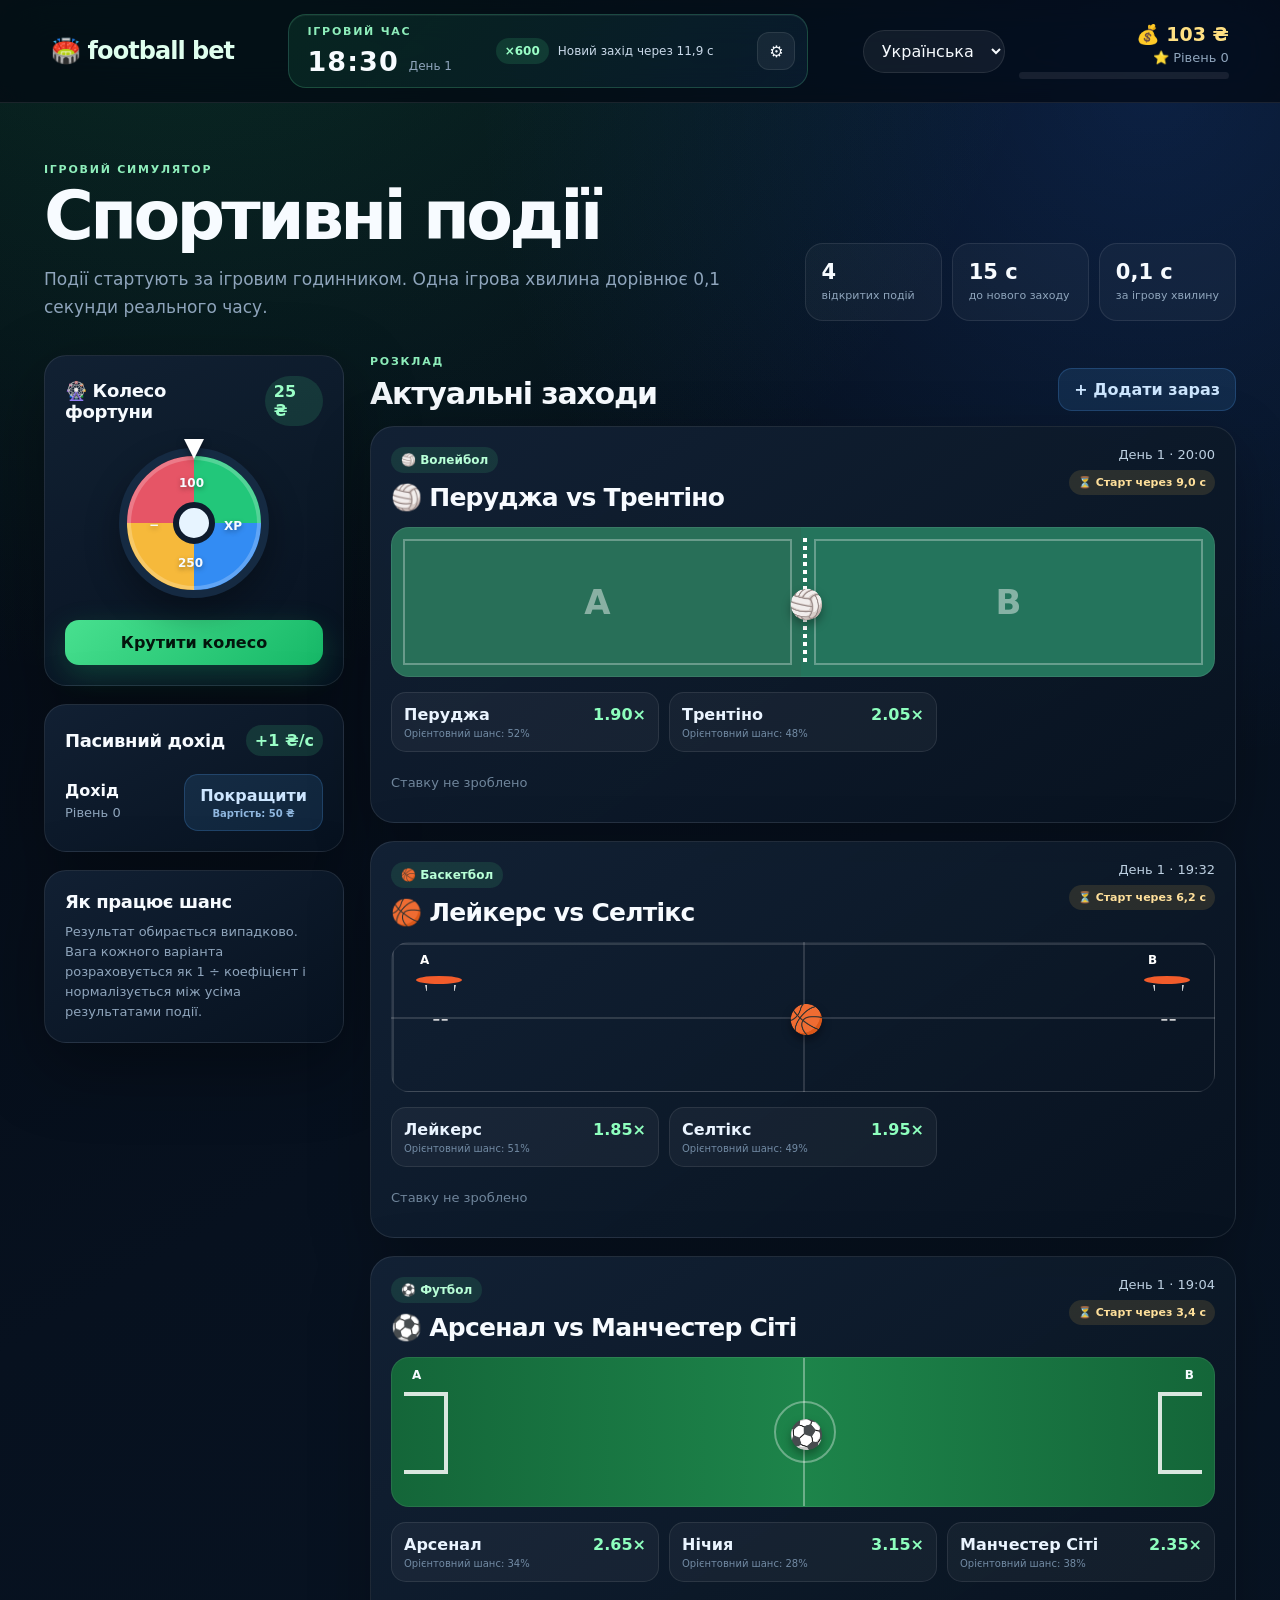
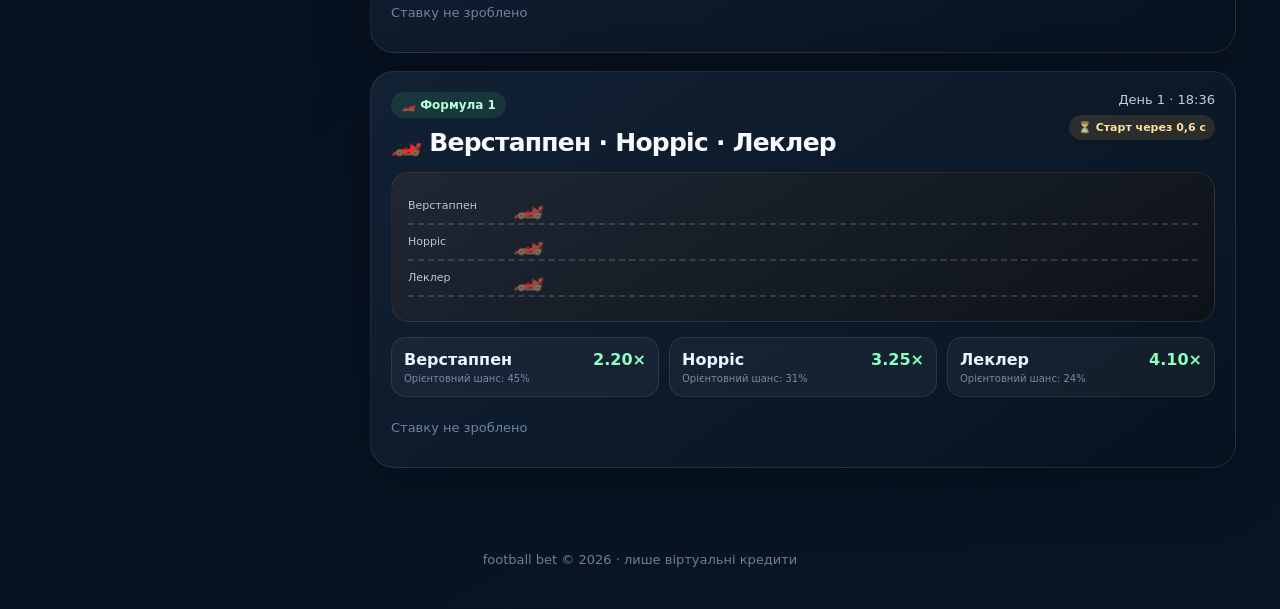
==== index.html @ 7ea91b9e "last" ====
<!DOCTYPE html>
<html lang="uk">
<head>
    <meta charset="UTF-8">
    <meta name="viewport" content="width=device-width, initial-scale=1.0">
    <meta name="theme-color" content="#07111f">
    <title id="pageTitle">football bet</title>
    <link rel="stylesheet" href="main.css">
</head>
<body>
<header class="site-header">
    <a class="logo" href="#" aria-label="football bet">🏟️ football bet</a>

    <div class="game-clock-panel" aria-live="polite">
        <div>
            <span class="eyebrow" data-i18n="gameTime">Ігровий час</span>
            <strong id="gameClock">18:00</strong>
            <span id="gameDay">День 1</span>
        </div>
        <div class="clock-meta">
            <span class="speed-chip">×600</span>
            <span id="nextEventCountdown">Новий захід через 15,0 с</span>
        </div>
        <button id="setClockBtn" class="icon-btn" type="button" title="Змінити ігровий час">⚙️</button>
    </div>

    <div class="header-controls">
        <select id="langSwitcher" class="lang-switcher" aria-label="Мова">
            <option value="uk">Українська</option>
            <option value="en">English</option>
        </select>

        <div class="player">
            <div class="money" id="money">💰 100 ₴</div>
            <div class="level" id="level">⭐ Рівень 0</div>
            <div class="progress" aria-label="Прогрес рівня"><span id="xpBar"></span></div>
        </div>
    </div>
</header>

<main class="container">
    <section class="hero">
        <div>
            <span class="eyebrow" data-i18n="simulatorLabel">Ігровий симулятор</span>
            <h1 data-i18n="heading">Спортивні події</h1>
            <p data-i18n="heroText">Події стартують за ігровим годинником. Одна ігрова хвилина дорівнює 0,1 секунди реального часу.</p>
        </div>
        <div class="hero-stats">
            <div><strong id="openEventsCount">0</strong><span data-i18n="openEvents">відкритих подій</span></div>
            <div><strong>15 с</strong><span data-i18n="spawnRate">до нового заходу</span></div>
            <div><strong>0,1 с</strong><span data-i18n="minuteRate">за ігрову хвилину</span></div>
        </div>
    </section>

    <section class="dashboard-grid">
        <aside class="side-panel">
            <div class="panel wheel-panel">
                <div class="panel-title-row">
                    <h2 data-i18n="wheelTitle">🎡 Колесо фортуни</h2>
                    <span class="cost-chip">25 ₴</span>
                </div>
                <div class="mini-wheel" id="miniWheel" aria-hidden="true">
                    <span>100</span><span>XP</span><span>250</span><span>−</span>
                </div>
                <button id="spinWheel" class="primary-btn" type="button" data-i18n="spin">Крутити колесо</button>
            </div>

            <div id="upgradePanel" class="panel upgrade-panel"></div>

            <div class="panel fairness-panel">
                <h2 data-i18n="probabilityTitle">Як працює шанс</h2>
                <p data-i18n="probabilityText">Результат обирається випадково. Вага кожного варіанта розраховується як 1 ÷ коефіцієнт і нормалізується між усіма результатами події.</p>
            </div>
        </aside>

        <section class="events-column">
            <div class="section-head">
                <div>
                    <span class="eyebrow" data-i18n="schedule">Розклад</span>
                    <h2 data-i18n="eventsTitle">Актуальні заходи</h2>
                </div>
                <button id="addDemoEventBtn" class="secondary-btn" type="button" data-i18n="addEvent">+ Додати зараз</button>
            </div>
            <div id="eventsList" aria-live="polite"></div>
        </section>
    </section>
</main>

<footer>football bet © 2026 · <span data-i18n="virtualCredits">лише віртуальні кредити</span></footer>

<div id="betModal" class="modal" aria-hidden="true">
    <div class="modal-backdrop" data-close-modal></div>
    <div class="modal-card" role="dialog" aria-modal="true" aria-labelledby="betModalTitle">
        <button class="modal-close" type="button" data-close-modal aria-label="Закрити">×</button>
        <span class="eyebrow" data-i18n="placeBet">Зробити ставку</span>
        <h2 id="betModalTitle">—</h2>
        <p id="betModalPick" class="modal-pick">—</p>
        <label for="betAmount" data-i18n="betAmount">Сума ставки</label>
        <div class="amount-field"><span>₴</span><input id="betAmount" type="number" min="1" step="1" inputmode="decimal" value="10"></div>
        <div class="quick-amounts">
            <button type="button" data-amount="10">10</button>
            <button type="button" data-amount="25">25</button>
            <button type="button" data-amount="50">50</button>
            <button type="button" data-amount="max" data-i18n="allIn">Усе</button>
        </div>
        <div class="potential-row"><span data-i18n="potentialPayout">Можлива виплата</span><strong id="potentialPayout">0 ₴</strong></div>
        <button id="confirmBetBtn" class="primary-btn" type="button" data-i18n="confirmBet">Підтвердити</button>
    </div>
</div>

<div id="clockModal" class="modal" aria-hidden="true">
    <div class="modal-backdrop" data-close-clock></div>
    <div class="modal-card small" role="dialog" aria-modal="true" aria-labelledby="clockModalTitle">
        <button class="modal-close" type="button" data-close-clock aria-label="Закрити">×</button>
        <span class="eyebrow" data-i18n="clockSettings">Налаштування годинника</span>
        <h2 id="clockModalTitle" data-i18n="setGameTime">Встановити ігровий час</h2>
        <label for="clockInput" data-i18n="timeFormat">Час у форматі ГГ:ХХ</label>
        <input id="clockInput" class="time-input" type="time" value="18:00">
        <button id="confirmClockBtn" class="primary-btn" type="button" data-i18n="saveTime">Зберегти час</button>
    </div>
</div>

<div id="toast" class="toast" role="status" aria-live="polite"></div>
<script src="script.js"></script>
</body>
</html>
---- main.css ----
.overlay {
    position: fixed;
    top: 0;
    left: 0;
    width: 100%;
    height: 100%;
    background-color: rgba(0, 0, 0, 0.85);
    display: flex;
    justify-content: center;
    align-items: center;
    z-index: 9999;
}

.consent-box {
    background-color: #fff;
    padding: 30px;
    border-radius: 10px;
    max-width: 400px;
    text-align: center;
    font-family: Arial, sans-serif;
    box-shadow: 0 4px 15px rgba(0,0,0,0.3);
}

.consent-box h2 {
    margin-top: 0;
    color: #333;
}

.consent-box p {
    color: #666;
    line-height: 1.5;
}

#accept-btn {
    background-color: #28a745;
    color: white;
    border: none;
    padding: 12px 30px;
    font-size: 16px;
    border-radius: 5px;
    cursor: pointer;
    transition: 0.2s;
    margin-top: 15px;
}

#accept-btn:hover {
    background-color: #218838;
}


:root{
    color-scheme:dark;
    --bg:#050b14;
    --panel:rgba(13,24,40,.82);
    --panel-strong:#0f1d30;
    --line:rgba(255,255,255,.09);
    --text:#f7fbff;
    --muted:#8fa5bc;
    --green:#48e08f;
    --green-strong:#17b968;
    --blue:#52a8ff;
    --yellow:#ffc857;
    --red:#ff6474;
    --radius:22px;
    --shadow:0 24px 70px rgba(0,0,0,.34);
}

*{box-sizing:border-box;margin:0;padding:0}
html{scroll-behavior:smooth}
body{
    min-height:100vh;
    overflow-x:hidden;
    background:
        radial-gradient(circle at 14% -10%,rgba(35,203,126,.20),transparent 34%),
        radial-gradient(circle at 90% 4%,rgba(40,119,255,.18),transparent 28%),
        linear-gradient(150deg,#040911 0%,#07111f 46%,#081525 100%);
    color:var(--text);
    font-family:Inter,ui-sans-serif,system-ui,-apple-system,"Segoe UI",sans-serif;
}
body::before{
    content:"";position:fixed;inset:0;pointer-events:none;opacity:.22;
    background-image:linear-gradient(rgba(255,255,255,.025) 1px,transparent 1px),linear-gradient(90deg,rgba(255,255,255,.025) 1px,transparent 1px);
    background-size:38px 38px;mask-image:linear-gradient(to bottom,black,transparent 82%);
}
button,input,select{font:inherit}
button{color:inherit}
button:focus-visible,input:focus-visible,select:focus-visible{outline:3px solid rgba(82,168,255,.45);outline-offset:2px}
body.modal-open{overflow:hidden}

.site-header{
    position:sticky;top:0;z-index:50;display:grid;grid-template-columns:auto minmax(320px,520px) auto;align-items:center;gap:24px;
    padding:14px clamp(18px,4vw,54px);background:rgba(4,10,19,.76);border-bottom:1px solid var(--line);backdrop-filter:blur(22px) saturate(140%);
}
.logo{font-size:24px;font-weight:900;color:#dfffee;text-decoration:none;letter-spacing:-.04em;white-space:nowrap}
.header-controls{display:flex;align-items:center;justify-content:flex-end;gap:14px}
.lang-switcher{border:1px solid var(--line);background:rgba(255,255,255,.06);border-radius:999px;padding:10px 14px;color:var(--text)}
.lang-switcher option{background:#0e1b2c}
.player{width:210px}
.money{font-size:19px;font-weight:900;color:#ffe083;text-align:right}
.level{font-size:13px;color:var(--muted);text-align:right;margin:4px 0 7px}
.progress{height:7px;border-radius:999px;overflow:hidden;background:rgba(255,255,255,.08)}
.progress span{display:block;height:100%;width:0;border-radius:inherit;background:linear-gradient(90deg,var(--green),#6cf4ff);transition:width .35s ease}

.game-clock-panel{display:grid;grid-template-columns:auto 1fr auto;align-items:center;gap:16px;padding:10px 12px 10px 18px;border:1px solid rgba(96,225,160,.22);border-radius:18px;background:linear-gradient(135deg,rgba(47,222,134,.10),rgba(82,168,255,.08));box-shadow:inset 0 1px rgba(255,255,255,.05)}
.game-clock-panel>div:first-child{display:grid;grid-template-columns:auto auto;column-gap:10px;align-items:end}
.game-clock-panel .eyebrow{grid-column:1/-1}
#gameClock{font-variant-numeric:tabular-nums;font-size:27px;letter-spacing:.04em}
#gameDay{font-size:12px;color:var(--muted);padding-bottom:4px}
.clock-meta{display:flex;align-items:center;justify-content:center;gap:9px;color:#c9d9e9;font-size:12px;text-align:center}
.speed-chip,.cost-chip,.income-chip{display:inline-flex;align-items:center;justify-content:center;border-radius:999px;padding:6px 9px;background:rgba(72,224,143,.14);color:#9affc7;font-weight:800}
.icon-btn{width:38px;height:38px;border-radius:12px;border:1px solid var(--line);background:rgba(255,255,255,.06);cursor:pointer;transition:.2s}
.icon-btn:hover{transform:rotate(24deg);background:rgba(255,255,255,.1)}

.container{width:min(1320px,100%);margin:auto;padding:34px clamp(16px,4vw,44px) 60px}
.hero{display:flex;align-items:flex-end;justify-content:space-between;gap:30px;padding:26px 0 34px}
.eyebrow{display:block;color:#8eeebb;text-transform:uppercase;letter-spacing:.16em;font-size:11px;font-weight:900;margin-bottom:8px}
.hero h1{font-size:clamp(38px,6vw,68px);letter-spacing:-.055em;line-height:.95;margin-bottom:16px}
.hero p{max-width:720px;color:var(--muted);font-size:17px;line-height:1.65}
.hero-stats{display:grid;grid-template-columns:repeat(3,minmax(105px,1fr));gap:10px;min-width:min(100%,430px)}
.hero-stats div{padding:16px;border:1px solid var(--line);border-radius:18px;background:rgba(255,255,255,.035)}
.hero-stats strong{display:block;font-size:21px;margin-bottom:5px}.hero-stats span{display:block;font-size:11px;color:var(--muted);line-height:1.3}

.dashboard-grid{display:grid;grid-template-columns:300px minmax(0,1fr);gap:26px;align-items:start}
.side-panel{position:sticky;top:106px;display:grid;gap:18px}
.panel{border:1px solid var(--line);border-radius:var(--radius);padding:20px;background:linear-gradient(150deg,rgba(19,34,54,.9),rgba(8,19,33,.9));box-shadow:var(--shadow)}
.panel h2{font-size:18px;letter-spacing:-.02em}.panel-title-row{display:flex;align-items:center;justify-content:space-between;gap:12px}
.primary-btn,.secondary-btn{border:0;border-radius:14px;cursor:pointer;font-weight:900;transition:transform .2s ease,filter .2s ease,background .2s ease}
.primary-btn{width:100%;padding:13px 18px;background:linear-gradient(135deg,var(--green),var(--green-strong));color:#03160d;box-shadow:0 10px 30px rgba(29,196,107,.24)}
.primary-btn:hover,.secondary-btn:hover{transform:translateY(-2px);filter:brightness(1.08)}
.primary-btn:disabled{opacity:.55;cursor:not-allowed;transform:none}
.secondary-btn{padding:11px 15px;background:rgba(82,168,255,.12);border:1px solid rgba(82,168,255,.22);color:#cde6ff}
.secondary-btn small{display:block;font-size:10px;color:#8fb7df;margin-top:3px;font-weight:600}

.mini-wheel{width:150px;height:150px;margin:22px auto;border-radius:50%;position:relative;border:8px solid #152a42;background:conic-gradient(#22c77a 0 25%,#338cf3 0 50%,#f6b93b 0 75%,#e65566 0);box-shadow:inset 0 0 0 4px rgba(255,255,255,.22),0 15px 35px rgba(0,0,0,.32);transition:transform 1.4s cubic-bezier(.15,.8,.15,1)}
.mini-wheel::before{content:"";position:absolute;left:50%;top:50%;width:30px;height:30px;border-radius:50%;background:#e7f4ff;border:6px solid #0e1b2d;transform:translate(-50%,-50%);z-index:2}
.mini-wheel::after{content:"";position:absolute;top:-17px;left:50%;transform:translateX(-50%);border-left:10px solid transparent;border-right:10px solid transparent;border-top:20px solid #fff;filter:drop-shadow(0 3px 4px rgba(0,0,0,.4))}
.mini-wheel span{position:absolute;font-size:12px;font-weight:900;text-shadow:0 2px 5px rgba(0,0,0,.35)}
.mini-wheel span:nth-child(1){top:20px;left:52px}.mini-wheel span:nth-child(2){right:19px;top:63px}.mini-wheel span:nth-child(3){bottom:20px;left:51px}.mini-wheel span:nth-child(4){left:22px;top:62px}
.mini-wheel.spinning{transform:rotate(1260deg)}
.upgrade-panel{display:grid;gap:18px}.upgrade-row{display:flex;align-items:center;justify-content:space-between;gap:12px}.upgrade-row>div{display:grid;gap:3px}.upgrade-row span,.fairness-panel p{color:var(--muted);font-size:13px;line-height:1.55}.fairness-panel h2{margin-bottom:10px}

.events-column{min-width:0}.section-head{display:flex;align-items:flex-end;justify-content:space-between;gap:20px;margin-bottom:15px}.section-head h2{font-size:30px;letter-spacing:-.04em}
#eventsList{display:grid;gap:18px}
.match-card{position:relative;overflow:hidden;padding:20px;border:1px solid var(--line);border-radius:24px;background:linear-gradient(145deg,rgba(19,34,54,.92),rgba(8,19,32,.96));box-shadow:0 18px 60px rgba(0,0,0,.26);transition:transform .25s ease,border-color .25s ease,opacity .35s ease}
.match-card:hover{transform:translateY(-3px);border-color:rgba(95,230,164,.25)}
.match-card::before{content:"";position:absolute;inset:0;pointer-events:none;background:linear-gradient(110deg,transparent 20%,rgba(255,255,255,.05),transparent 60%);transform:translateX(-100%);transition:transform .8s}.match-card:hover::before{transform:translateX(100%)}
.match-card.entering{animation:eventEnter .55s cubic-bezier(.2,.85,.25,1.15)}
.match-card.status-live{border-color:rgba(255,91,105,.38);box-shadow:0 0 0 1px rgba(255,91,105,.09),0 20px 70px rgba(0,0,0,.34)}
.match-card.status-settled{border-color:rgba(255,255,255,.06)}
.card-head{display:flex;justify-content:space-between;gap:18px;align-items:flex-start;margin-bottom:15px}.card-head h3{font-size:clamp(19px,3vw,25px);margin-top:10px;letter-spacing:-.03em}.sport-badge{display:inline-flex;padding:6px 10px;border-radius:999px;background:rgba(72,224,143,.12);color:#b8ffd7;font-size:12px;font-weight:800}
.event-time{text-align:right;display:grid;justify-items:end;gap:8px;color:#bdd0e1;font-size:13px;white-space:nowrap;font-variant-numeric:tabular-nums}
.status-pill{display:inline-flex;align-items:center;gap:7px;padding:6px 9px;border-radius:999px;font-size:11px;font-weight:900}.status-pill.open{background:rgba(255,200,87,.12);color:#ffe09b}.status-pill.live{background:rgba(255,100,116,.16);color:#ffb1ba}.status-pill.live i{width:7px;height:7px;border-radius:50%;background:#ff6474;box-shadow:0 0 0 0 rgba(255,100,116,.55);animation:pulseLive 1s infinite}.status-pill.settled{background:rgba(255,255,255,.07);color:#b8c7d6}

.visual-stage{height:150px;position:relative;overflow:hidden;border-radius:18px;margin-bottom:15px;border:1px solid rgba(255,255,255,.08);isolation:isolate}
.visual-stage::after{content:"";position:absolute;inset:0;pointer-events:none;background:linear-gradient(120deg,transparent,rgba(255,255,255,.07),transparent);transform:translateX(-100%)}.visual-stage.is-live::after{animation:sweep 1.4s ease-in-out 2}
.football{background:linear-gradient(90deg,#146639,#1d844a 50%,#146639)}.football .field-line{position:absolute;left:50%;top:0;bottom:0;border-left:2px solid rgba(255,255,255,.35)}.football .field-line::after{content:"";position:absolute;left:50%;top:50%;width:58px;height:58px;border:2px solid rgba(255,255,255,.35);border-radius:50%;transform:translate(-50%,-50%)}
.goal{position:absolute;top:34px;width:44px;height:82px;border:4px solid rgba(255,255,255,.84);z-index:1}.goal span{position:absolute;top:-28px;font-size:12px;font-weight:900}.goal-a{left:12px;border-left:0}.goal-a span{left:8px}.goal-b{right:12px;border-right:0}.goal-b span{right:8px}.sport-ball{position:absolute;left:calc(50% - 14px);top:calc(50% - 14px);font-size:28px;z-index:4;filter:drop-shadow(0 5px 5px rgba(0,0,0,.34))}.impact{position:absolute;width:18px;height:18px;border-radius:50%;opacity:0;background:#fff;box-shadow:0 0 30px 10px #fff}
.football.is-live.outcome-a .sport-ball{animation:footballA 2.25s cubic-bezier(.16,.77,.27,1) forwards}.football.is-live.outcome-b .sport-ball{animation:footballB 2.25s cubic-bezier(.16,.77,.27,1) forwards}.football.is-live.outcome-draw .sport-ball{animation:footballMiss 2.25s cubic-bezier(.16,.77,.27,1) forwards}
.football.is-live.outcome-a .goal-a,.football.is-live.outcome-b .goal-b{animation:goalShake .45s 1.55s 2}

.basketball{background:linear-gradient(180deg,#7d3f1d,#a85b2a);background-image:linear-gradient(rgba(255,255,255,.14) 2px,transparent 2px),linear-gradient(90deg,rgba(255,255,255,.14) 2px,transparent 2px);background-size:100% 50%,50% 100%}.hoop{position:absolute;top:33px;width:46px;height:8px;border:4px solid #f25c2b;border-radius:50%;z-index:2}.hoop::after{content:"";position:absolute;left:5px;top:5px;width:27px;height:34px;border:2px dashed rgba(255,255,255,.8);border-top:0;clip-path:polygon(0 0,100% 0,75% 100%,25% 100%)}.hoop span{position:absolute;top:-27px;color:#fff;font-size:12px;font-weight:900}.hoop-a{left:24px}.hoop-b{right:24px}.basketball.is-live.outcome-a .sport-ball{animation:basketA 2.2s ease-in forwards}.basketball.is-live.outcome-b .sport-ball{animation:basketB 2.2s ease-in forwards}

.formula{height:auto;min-height:150px;padding:16px;background:linear-gradient(150deg,#202733,#0d1219)}.race-lane{position:relative;height:36px;border-bottom:2px dashed rgba(255,255,255,.14);display:flex;align-items:center}.race-lane span{width:95px;overflow:hidden;text-overflow:ellipsis;white-space:nowrap;font-size:11px;color:#b9c7d5}.race-car{position:absolute;left:105px;font-size:25px;filter:grayscale(.45);transform:translateX(0)}.formula.is-live .race-car{animation:raceNormal 2.25s cubic-bezier(.2,.75,.2,1) forwards}.formula.is-live .race-car.winner{filter:none;animation:raceWinner 2.25s cubic-bezier(.12,.82,.18,1) forwards}

.tennis,.volleyball{display:flex;background:linear-gradient(90deg,#286f58 0 49.7%,#24745c 49.7%)}.court-side{width:50%;display:flex;align-items:center;justify-content:center;color:rgba(255,255,255,.45);font-weight:900;font-size:34px;border:2px solid rgba(255,255,255,.3);margin:11px}.court-side+.court-side{margin-left:0}.net{position:absolute;left:50%;top:10px;bottom:10px;width:4px;background:repeating-linear-gradient(to bottom,#fff 0 4px,transparent 4px 8px);z-index:2}.tennis.is-live.outcome-a .sport-ball,.volleyball.is-live.outcome-a .sport-ball{animation:courtA 2.15s ease-in-out forwards}.tennis.is-live.outcome-b .sport-ball,.volleyball.is-live.outcome-b .sport-ball{animation:courtB 2.15s ease-in-out forwards}

.hockey{background:linear-gradient(180deg,#dcecf4,#b7d9e8);color:#133047}.hockey .ice-line{position:absolute;left:50%;top:0;bottom:0;border-left:3px solid rgba(223,35,65,.55)}.hockey .goal{border-color:#df2341}.puck{position:absolute;left:calc(50% - 10px);top:calc(50% - 5px);width:20px;height:10px;border-radius:50%;background:#101820;box-shadow:0 4px 4px rgba(0,0,0,.3);z-index:3}.hockey.is-live.outcome-a .puck{animation:puckA 2.1s ease-out forwards}.hockey.is-live.outcome-b .puck{animation:puckB 2.1s ease-out forwards}

.boxing{display:flex;align-items:center;justify-content:space-around;background:linear-gradient(180deg,#351925,#1b1119);border-bottom:12px solid #a5253d}.fighter{font-size:50px;position:relative;transition:transform .3s}.fighter span{position:absolute;left:50%;bottom:-13px;transform:translateX(-50%);font-size:12px;font-weight:900}.fighter-b{transform:scaleX(-1)}.fighter-b span{transform:translateX(-50%) scaleX(-1)}.ring-center{font-size:16px;color:#ffbdc5;font-weight:900}.punch-flash{position:absolute;left:50%;top:40%;font-size:0;opacity:0}.boxing.is-live.outcome-a .fighter-a{animation:fighterA 1.7s ease-in-out forwards}.boxing.is-live.outcome-b .fighter-b{animation:fighterB 1.7s ease-in-out forwards}.boxing.is-live .punch-flash{animation:punchFlash .55s 1.1s ease-out}

.odds-grid{display:grid;grid-template-columns:repeat(3,minmax(0,1fr));gap:10px}.odd-button{min-width:0;display:grid;grid-template-columns:minmax(0,1fr) auto;gap:4px 10px;text-align:left;padding:12px;border-radius:15px;border:1px solid var(--line);background:rgba(255,255,255,.045);cursor:pointer;transition:.2s}.odd-button span{overflow:hidden;text-overflow:ellipsis;white-space:nowrap;color:#eaf4ff;font-weight:750}.odd-button strong{color:#8effbe}.odd-button small{grid-column:1/-1;color:#728ba4;font-size:10px}.odd-button:hover:not(:disabled){transform:translateY(-2px);background:rgba(72,224,143,.09);border-color:rgba(72,224,143,.25)}.odd-button.selected{background:linear-gradient(135deg,rgba(82,168,255,.18),rgba(72,224,143,.14));border-color:rgba(82,168,255,.38);box-shadow:inset 0 0 0 1px rgba(255,255,255,.04)}.odd-button:disabled{cursor:default;opacity:.65}.odd-button.selected:disabled{opacity:1}
.card-footer{margin-top:12px;min-height:38px;display:flex;align-items:center}.bet-summary{font-size:13px;color:#d6e7f7}.bet-summary.muted{color:#6f859b}.result-box{width:100%;display:flex;justify-content:space-between;gap:14px;align-items:center;padding:11px 13px;border-radius:13px;background:rgba(255,255,255,.05);font-size:13px}.result-box span{color:var(--muted);text-align:right}.result-box.win{background:rgba(72,224,143,.11);border:1px solid rgba(72,224,143,.18)}.result-box.lose{background:rgba(255,100,116,.1);border:1px solid rgba(255,100,116,.16)}

.modal{position:fixed;inset:0;z-index:100;display:grid;place-items:center;padding:18px;visibility:hidden;opacity:0;transition:.22s}.modal.open{visibility:visible;opacity:1}.modal-backdrop{position:absolute;inset:0;background:rgba(0,5,12,.74);backdrop-filter:blur(10px)}.modal-card{position:relative;width:min(470px,100%);padding:28px;border:1px solid rgba(255,255,255,.13);border-radius:24px;background:linear-gradient(150deg,#14243a,#081424);box-shadow:0 30px 100px rgba(0,0,0,.55);transform:translateY(18px) scale(.97);transition:.22s}.modal.open .modal-card{transform:none}.modal-card.small{width:min(390px,100%)}.modal-card h2{font-size:23px;margin-bottom:8px}.modal-card label{display:block;font-size:12px;color:var(--muted);margin:18px 0 7px}.modal-close{position:absolute;right:15px;top:13px;width:34px;height:34px;border:0;border-radius:10px;background:rgba(255,255,255,.06);font-size:24px;cursor:pointer}.modal-pick{color:#91e9bc}.amount-field{display:flex;align-items:center;border:1px solid var(--line);border-radius:15px;background:rgba(255,255,255,.045);overflow:hidden}.amount-field span{padding-left:15px;color:#7f9bb5}.amount-field input,.time-input{width:100%;border:0;background:transparent;color:#fff;font-size:24px;font-weight:900;padding:14px;outline:0}.time-input{border:1px solid var(--line);border-radius:15px;background:rgba(255,255,255,.045);margin-bottom:18px}.quick-amounts{display:grid;grid-template-columns:repeat(4,1fr);gap:8px;margin:10px 0 16px}.quick-amounts button{border:1px solid var(--line);border-radius:11px;padding:9px;background:rgba(255,255,255,.05);cursor:pointer}.potential-row{display:flex;justify-content:space-between;gap:14px;padding:12px 0 18px;color:var(--muted)}.potential-row strong{color:#a8ffd0}
.toast{position:fixed;right:22px;bottom:22px;z-index:200;max-width:min(390px,calc(100vw - 44px));padding:14px 18px;border:1px solid rgba(255,255,255,.13);border-radius:15px;background:#14243a;color:#fff;box-shadow:0 18px 50px rgba(0,0,0,.4);transform:translateY(25px);opacity:0;pointer-events:none;transition:.25s}.toast.show{transform:none;opacity:1}.toast.win{background:#0e5738}.toast.lose{background:#6b1f2a}
.confetti-layer{position:fixed;inset:0;z-index:150;pointer-events:none;overflow:hidden}.confetti-layer i{position:absolute;left:var(--x);top:-20px;width:9px;height:16px;border-radius:2px;background:hsl(calc(var(--x) * 3.6),90%,62%);animation:confettiFall 2.2s var(--delay) ease-in forwards}
footer{text-align:center;padding:24px 20px 42px;color:#688096;font-size:13px}

@keyframes eventEnter{from{opacity:0;transform:translateY(24px) scale(.98)}to{opacity:1;transform:none}}
@keyframes pulseLive{70%{box-shadow:0 0 0 8px rgba(255,100,116,0)}}
@keyframes sweep{to{transform:translateX(100%)}}
@keyframes goalShake{25%{transform:translateX(-4px)}75%{transform:translateX(4px)}}
@keyframes footballA{0%{transform:translate(0,0) rotate(0)}45%{transform:translate(-120px,-55px) rotate(-260deg)}100%{transform:translate(calc(-50vw + 110px),5px) rotate(-720deg) scale(.78)}}
@keyframes footballB{0%{transform:translate(0,0) rotate(0)}45%{transform:translate(120px,-55px) rotate(260deg)}100%{transform:translate(calc(50vw - 110px),5px) rotate(720deg) scale(.78)}}
@keyframes footballMiss{0%{transform:translate(0,0) rotate(0)}55%{transform:translate(0,-86px) rotate(300deg)}100%{transform:translate(95px,-165px) rotate(680deg);opacity:.25}}
@keyframes basketA{0%{transform:translate(0,40px) rotate(0)}50%{transform:translate(-120px,-70px) rotate(-240deg)}100%{transform:translate(calc(-50vw + 130px),-12px) rotate(-620deg) scale(.7)}}
@keyframes basketB{0%{transform:translate(0,40px) rotate(0)}50%{transform:translate(120px,-70px) rotate(240deg)}100%{transform:translate(calc(50vw - 130px),-12px) rotate(620deg) scale(.7)}}
@keyframes raceNormal{to{transform:translateX(min(34vw,380px));opacity:.75}}
@keyframes raceWinner{60%{transform:translateX(min(42vw,470px)) scale(1.1)}100%{transform:translateX(min(50vw,560px)) scale(1.18)}}
@keyframes courtA{0%{transform:translate(0,-48px) rotate(0)}45%{transform:translate(70px,-80px) rotate(180deg)}100%{transform:translate(calc(-25vw + 70px),48px) rotate(520deg)}}
@keyframes courtB{0%{transform:translate(0,-48px) rotate(0)}45%{transform:translate(-70px,-80px) rotate(-180deg)}100%{transform:translate(calc(25vw - 70px),48px) rotate(-520deg)}}
@keyframes puckA{35%{transform:translate(-85px,-28px)}100%{transform:translate(calc(-50vw + 105px),3px) rotate(-40deg)}}
@keyframes puckB{35%{transform:translate(85px,-28px)}100%{transform:translate(calc(50vw - 105px),3px) rotate(40deg)}}
@keyframes fighterA{0%,35%{transform:translateX(0)}60%{transform:translateX(120px) rotate(-8deg)}100%{transform:translateX(25px)}}
@keyframes fighterB{0%,35%{transform:scaleX(-1) translateX(0)}60%{transform:scaleX(-1) translateX(120px) rotate(-8deg)}100%{transform:scaleX(-1) translateX(25px)}}
@keyframes punchFlash{0%{opacity:0;font-size:0}45%{opacity:1;font-size:70px;transform:translate(-50%,-50%) scale(1.1)}100%{opacity:0;font-size:90px;transform:translate(-50%,-50%) scale(1.5)}}
@keyframes confettiFall{to{transform:translateY(110vh) rotate(var(--spin));opacity:.2}}

@media(max-width:1100px){
    .site-header{grid-template-columns:auto 1fr}.game-clock-panel{grid-row:2;grid-column:1/-1}.dashboard-grid{grid-template-columns:260px minmax(0,1fr)}
}
@media(max-width:820px){
    .site-header{position:relative;grid-template-columns:1fr}.header-controls{justify-content:space-between}.game-clock-panel{grid-row:auto;grid-column:auto}.dashboard-grid{grid-template-columns:1fr}.side-panel{position:static;grid-template-columns:repeat(2,minmax(0,1fr))}.fairness-panel{grid-column:1/-1}.hero{align-items:flex-start;flex-direction:column}.hero-stats{width:100%}.odds-grid{grid-template-columns:1fr 1fr}
}
@media(max-width:560px){
    .site-header{padding:14px}.header-controls{align-items:flex-start}.player{width:160px}.lang-switcher{max-width:125px}.game-clock-panel{grid-template-columns:1fr auto}.clock-meta{grid-row:2;justify-content:flex-start}.container{padding:24px 12px 44px}.hero{padding-top:12px}.hero-stats{grid-template-columns:1fr}.side-panel{grid-template-columns:1fr}.fairness-panel{grid-column:auto}.section-head{align-items:flex-start;flex-direction:column}.card-head{flex-direction:column}.event-time{width:100%;grid-template-columns:1fr auto;justify-items:start;align-items:center;text-align:left}.event-time .status-pill{justify-self:end}.visual-stage{height:132px}.odds-grid{grid-template-columns:1fr}.result-box{align-items:flex-start;flex-direction:column}.result-box span{text-align:left}.modal-card{padding:24px 18px}.toast{left:12px;right:12px;bottom:12px;max-width:none}.race-lane span{width:74px}.race-car{left:82px}
}
@media(prefers-reduced-motion:reduce){*,*::before,*::after{animation-duration:.01ms!important;animation-iteration-count:1!important;scroll-behavior:auto!important;transition-duration:.01ms!important}}
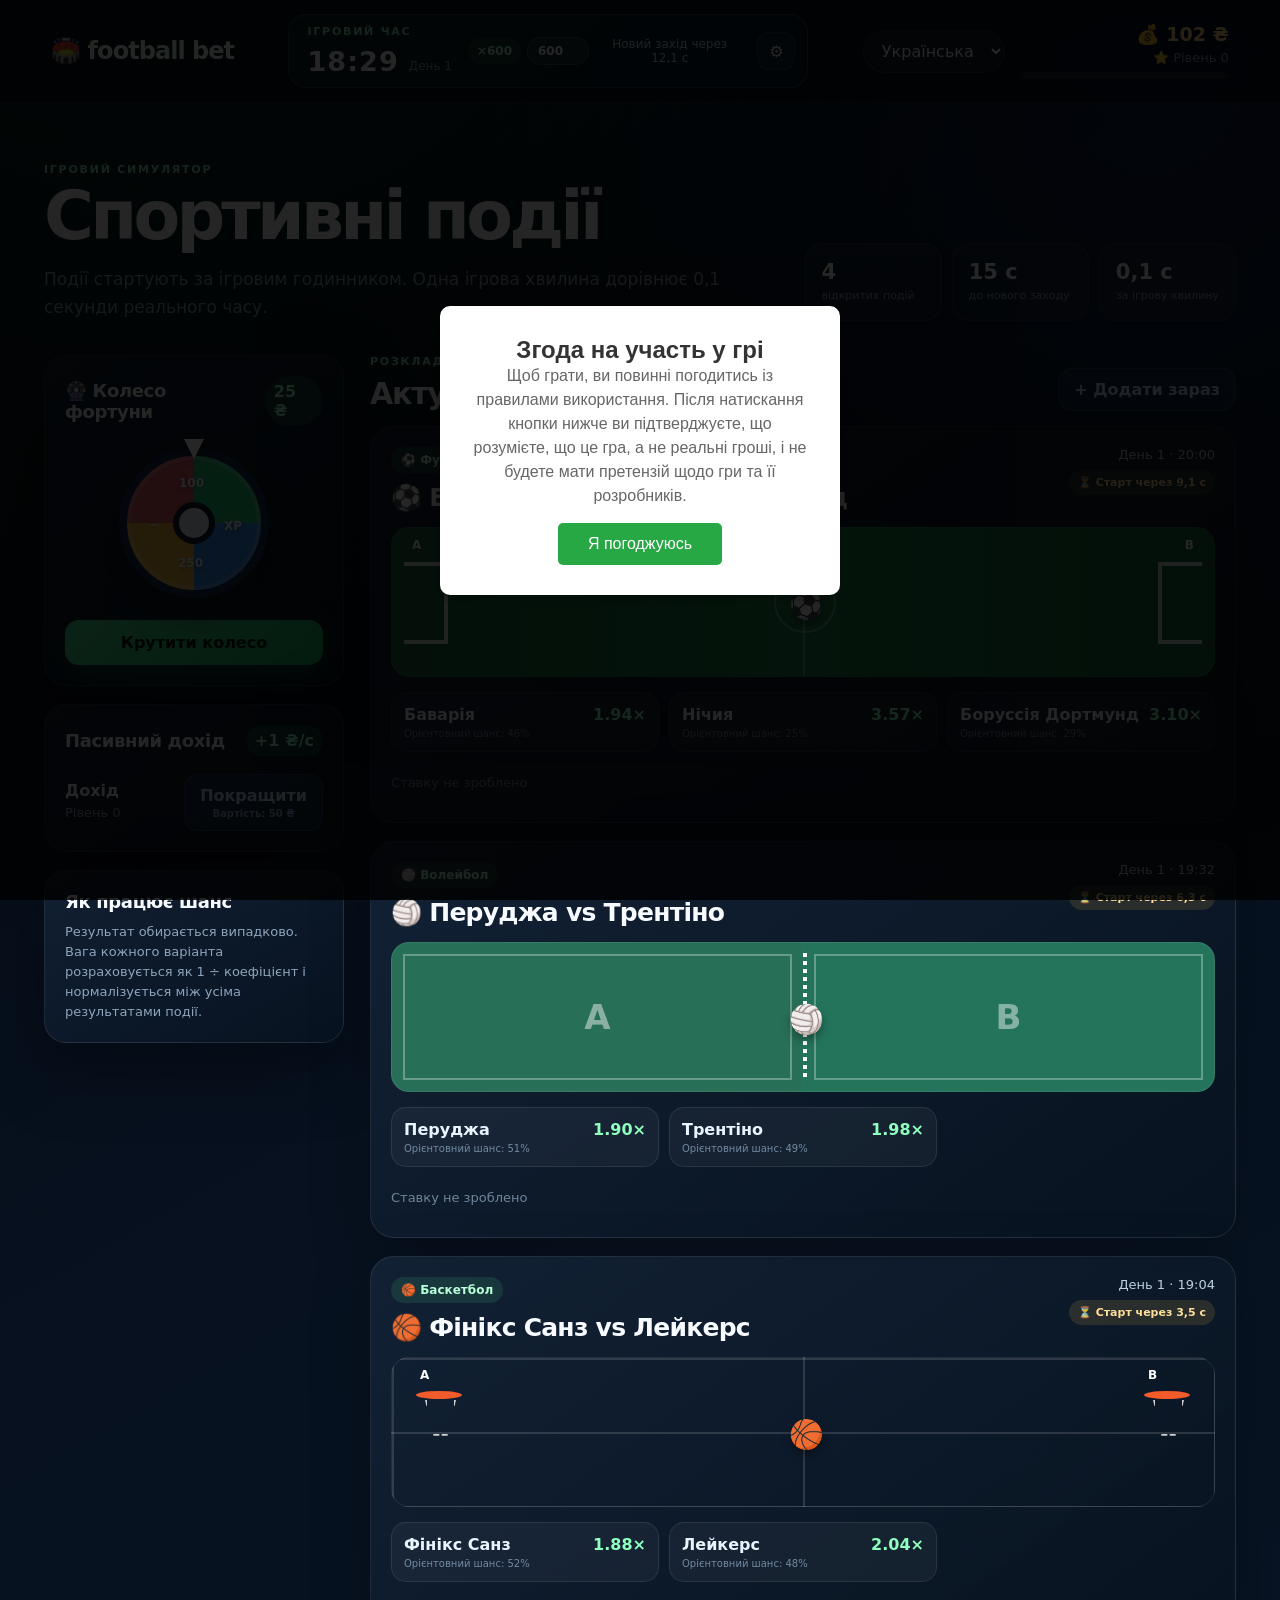
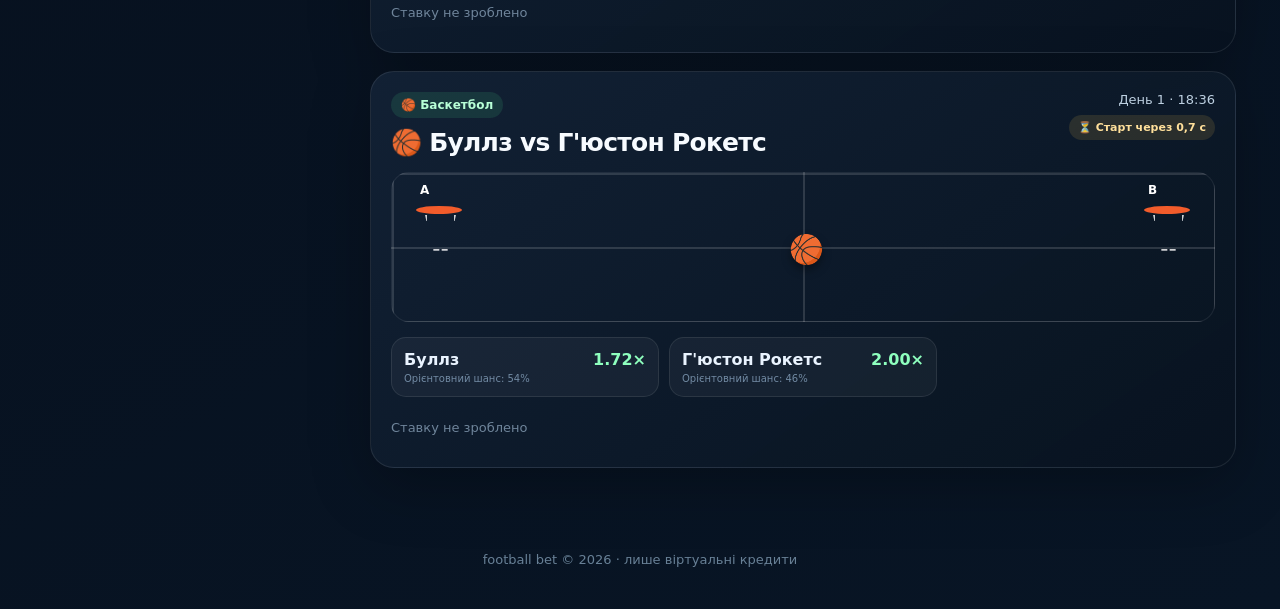
==== commit f8f97553: "Refactor game timing and event management - Introduced base time multiplier and adjusted real millis" ====
--- a/index.html
+++ b/index.html
@@ -8,6 +8,14 @@
     <link rel="stylesheet" href="main.css">
 </head>
 <body>
+<div id="consent-overlay" class="overlay">
+    <div class="consent-box">
+        <h2>Згода на участь у грі</h2>
+        <p>Щоб грати, ви повинні погодитись із правилами використання. Після натискання кнопки нижче ви підтверджуєте, що розумієте, що це гра, а не реальні гроші, і не будете мати претензій щодо гри та її розробників.</p>
+        <button id="accept-btn">Я погоджуюсь</button>
+    </div>
+</div>
+
 <header class="site-header">
     <a class="logo" href="#" aria-label="football bet">🏟️ football bet</a>
 
@@ -18,7 +26,10 @@
             <span id="gameDay">День 1</span>
         </div>
         <div class="clock-meta">
-            <span class="speed-chip">×600</span>
+            <label class="speed-control" for="timeMultiplier">
+                <span class="speed-chip" id="speedChip">×600</span>
+                <input id="timeMultiplier" class="speed-input" type="number" min="1" max="700" step="1" value="600" aria-label="Множник часу">
+            </label>
             <span id="nextEventCountdown">Новий захід через 15,0 с</span>
         </div>
         <button id="setClockBtn" class="icon-btn" type="button" title="Змінити ігровий час">⚙️</button>
--- a/main.css
+++ b/main.css
@@ -18,7 +18,7 @@
     max-width: 400px;
     text-align: center;
     font-family: Arial, sans-serif;
-    box-shadow: 0 4px 15px rgba(0,0,0,0.3);
+    box-shadow: 0 4px 15px rgba(0, 0, 0, 0.3);
 }
 
 .consent-box h2 {
@@ -48,161 +48,1657 @@
 }
 
 
-:root{
-    color-scheme:dark;
-    --bg:#050b14;
-    --panel:rgba(13,24,40,.82);
-    --panel-strong:#0f1d30;
-    --line:rgba(255,255,255,.09);
-    --text:#f7fbff;
-    --muted:#8fa5bc;
-    --green:#48e08f;
-    --green-strong:#17b968;
-    --blue:#52a8ff;
-    --yellow:#ffc857;
-    --red:#ff6474;
-    --radius:22px;
-    --shadow:0 24px 70px rgba(0,0,0,.34);
-}
-
-*{box-sizing:border-box;margin:0;padding:0}
-html{scroll-behavior:smooth}
-body{
-    min-height:100vh;
-    overflow-x:hidden;
+:root {
+    color-scheme: dark;
+    --bg: #050b14;
+    --panel: rgba(13, 24, 40, .82);
+    --panel-strong: #0f1d30;
+    --line: rgba(255, 255, 255, .09);
+    --text: #f7fbff;
+    --muted: #8fa5bc;
+    --green: #48e08f;
+    --green-strong: #17b968;
+    --blue: #52a8ff;
+    --yellow: #ffc857;
+    --red: #ff6474;
+    --radius: 22px;
+    --shadow: 0 24px 70px rgba(0, 0, 0, .34);
+}
+
+* {
+    box-sizing: border-box;
+    margin: 0;
+    padding: 0
+}
+
+html {
+    scroll-behavior: smooth
+}
+
+body {
+    min-height: 100vh;
+    overflow-x: hidden;
     background:
-        radial-gradient(circle at 14% -10%,rgba(35,203,126,.20),transparent 34%),
-        radial-gradient(circle at 90% 4%,rgba(40,119,255,.18),transparent 28%),
-        linear-gradient(150deg,#040911 0%,#07111f 46%,#081525 100%);
-    color:var(--text);
-    font-family:Inter,ui-sans-serif,system-ui,-apple-system,"Segoe UI",sans-serif;
-}
-body::before{
-    content:"";position:fixed;inset:0;pointer-events:none;opacity:.22;
-    background-image:linear-gradient(rgba(255,255,255,.025) 1px,transparent 1px),linear-gradient(90deg,rgba(255,255,255,.025) 1px,transparent 1px);
-    background-size:38px 38px;mask-image:linear-gradient(to bottom,black,transparent 82%);
-}
-button,input,select{font:inherit}
-button{color:inherit}
-button:focus-visible,input:focus-visible,select:focus-visible{outline:3px solid rgba(82,168,255,.45);outline-offset:2px}
-body.modal-open{overflow:hidden}
-
-.site-header{
-    position:sticky;top:0;z-index:50;display:grid;grid-template-columns:auto minmax(320px,520px) auto;align-items:center;gap:24px;
-    padding:14px clamp(18px,4vw,54px);background:rgba(4,10,19,.76);border-bottom:1px solid var(--line);backdrop-filter:blur(22px) saturate(140%);
-}
-.logo{font-size:24px;font-weight:900;color:#dfffee;text-decoration:none;letter-spacing:-.04em;white-space:nowrap}
-.header-controls{display:flex;align-items:center;justify-content:flex-end;gap:14px}
-.lang-switcher{border:1px solid var(--line);background:rgba(255,255,255,.06);border-radius:999px;padding:10px 14px;color:var(--text)}
-.lang-switcher option{background:#0e1b2c}
-.player{width:210px}
-.money{font-size:19px;font-weight:900;color:#ffe083;text-align:right}
-.level{font-size:13px;color:var(--muted);text-align:right;margin:4px 0 7px}
-.progress{height:7px;border-radius:999px;overflow:hidden;background:rgba(255,255,255,.08)}
-.progress span{display:block;height:100%;width:0;border-radius:inherit;background:linear-gradient(90deg,var(--green),#6cf4ff);transition:width .35s ease}
-
-.game-clock-panel{display:grid;grid-template-columns:auto 1fr auto;align-items:center;gap:16px;padding:10px 12px 10px 18px;border:1px solid rgba(96,225,160,.22);border-radius:18px;background:linear-gradient(135deg,rgba(47,222,134,.10),rgba(82,168,255,.08));box-shadow:inset 0 1px rgba(255,255,255,.05)}
-.game-clock-panel>div:first-child{display:grid;grid-template-columns:auto auto;column-gap:10px;align-items:end}
-.game-clock-panel .eyebrow{grid-column:1/-1}
-#gameClock{font-variant-numeric:tabular-nums;font-size:27px;letter-spacing:.04em}
-#gameDay{font-size:12px;color:var(--muted);padding-bottom:4px}
-.clock-meta{display:flex;align-items:center;justify-content:center;gap:9px;color:#c9d9e9;font-size:12px;text-align:center}
-.speed-chip,.cost-chip,.income-chip{display:inline-flex;align-items:center;justify-content:center;border-radius:999px;padding:6px 9px;background:rgba(72,224,143,.14);color:#9affc7;font-weight:800}
-.icon-btn{width:38px;height:38px;border-radius:12px;border:1px solid var(--line);background:rgba(255,255,255,.06);cursor:pointer;transition:.2s}
-.icon-btn:hover{transform:rotate(24deg);background:rgba(255,255,255,.1)}
-
-.container{width:min(1320px,100%);margin:auto;padding:34px clamp(16px,4vw,44px) 60px}
-.hero{display:flex;align-items:flex-end;justify-content:space-between;gap:30px;padding:26px 0 34px}
-.eyebrow{display:block;color:#8eeebb;text-transform:uppercase;letter-spacing:.16em;font-size:11px;font-weight:900;margin-bottom:8px}
-.hero h1{font-size:clamp(38px,6vw,68px);letter-spacing:-.055em;line-height:.95;margin-bottom:16px}
-.hero p{max-width:720px;color:var(--muted);font-size:17px;line-height:1.65}
-.hero-stats{display:grid;grid-template-columns:repeat(3,minmax(105px,1fr));gap:10px;min-width:min(100%,430px)}
-.hero-stats div{padding:16px;border:1px solid var(--line);border-radius:18px;background:rgba(255,255,255,.035)}
-.hero-stats strong{display:block;font-size:21px;margin-bottom:5px}.hero-stats span{display:block;font-size:11px;color:var(--muted);line-height:1.3}
-
-.dashboard-grid{display:grid;grid-template-columns:300px minmax(0,1fr);gap:26px;align-items:start}
-.side-panel{position:sticky;top:106px;display:grid;gap:18px}
-.panel{border:1px solid var(--line);border-radius:var(--radius);padding:20px;background:linear-gradient(150deg,rgba(19,34,54,.9),rgba(8,19,33,.9));box-shadow:var(--shadow)}
-.panel h2{font-size:18px;letter-spacing:-.02em}.panel-title-row{display:flex;align-items:center;justify-content:space-between;gap:12px}
-.primary-btn,.secondary-btn{border:0;border-radius:14px;cursor:pointer;font-weight:900;transition:transform .2s ease,filter .2s ease,background .2s ease}
-.primary-btn{width:100%;padding:13px 18px;background:linear-gradient(135deg,var(--green),var(--green-strong));color:#03160d;box-shadow:0 10px 30px rgba(29,196,107,.24)}
-.primary-btn:hover,.secondary-btn:hover{transform:translateY(-2px);filter:brightness(1.08)}
-.primary-btn:disabled{opacity:.55;cursor:not-allowed;transform:none}
-.secondary-btn{padding:11px 15px;background:rgba(82,168,255,.12);border:1px solid rgba(82,168,255,.22);color:#cde6ff}
-.secondary-btn small{display:block;font-size:10px;color:#8fb7df;margin-top:3px;font-weight:600}
-
-.mini-wheel{width:150px;height:150px;margin:22px auto;border-radius:50%;position:relative;border:8px solid #152a42;background:conic-gradient(#22c77a 0 25%,#338cf3 0 50%,#f6b93b 0 75%,#e65566 0);box-shadow:inset 0 0 0 4px rgba(255,255,255,.22),0 15px 35px rgba(0,0,0,.32);transition:transform 1.4s cubic-bezier(.15,.8,.15,1)}
-.mini-wheel::before{content:"";position:absolute;left:50%;top:50%;width:30px;height:30px;border-radius:50%;background:#e7f4ff;border:6px solid #0e1b2d;transform:translate(-50%,-50%);z-index:2}
-.mini-wheel::after{content:"";position:absolute;top:-17px;left:50%;transform:translateX(-50%);border-left:10px solid transparent;border-right:10px solid transparent;border-top:20px solid #fff;filter:drop-shadow(0 3px 4px rgba(0,0,0,.4))}
-.mini-wheel span{position:absolute;font-size:12px;font-weight:900;text-shadow:0 2px 5px rgba(0,0,0,.35)}
-.mini-wheel span:nth-child(1){top:20px;left:52px}.mini-wheel span:nth-child(2){right:19px;top:63px}.mini-wheel span:nth-child(3){bottom:20px;left:51px}.mini-wheel span:nth-child(4){left:22px;top:62px}
-.mini-wheel.spinning{transform:rotate(1260deg)}
-.upgrade-panel{display:grid;gap:18px}.upgrade-row{display:flex;align-items:center;justify-content:space-between;gap:12px}.upgrade-row>div{display:grid;gap:3px}.upgrade-row span,.fairness-panel p{color:var(--muted);font-size:13px;line-height:1.55}.fairness-panel h2{margin-bottom:10px}
-
-.events-column{min-width:0}.section-head{display:flex;align-items:flex-end;justify-content:space-between;gap:20px;margin-bottom:15px}.section-head h2{font-size:30px;letter-spacing:-.04em}
-#eventsList{display:grid;gap:18px}
-.match-card{position:relative;overflow:hidden;padding:20px;border:1px solid var(--line);border-radius:24px;background:linear-gradient(145deg,rgba(19,34,54,.92),rgba(8,19,32,.96));box-shadow:0 18px 60px rgba(0,0,0,.26);transition:transform .25s ease,border-color .25s ease,opacity .35s ease}
-.match-card:hover{transform:translateY(-3px);border-color:rgba(95,230,164,.25)}
-.match-card::before{content:"";position:absolute;inset:0;pointer-events:none;background:linear-gradient(110deg,transparent 20%,rgba(255,255,255,.05),transparent 60%);transform:translateX(-100%);transition:transform .8s}.match-card:hover::before{transform:translateX(100%)}
-.match-card.entering{animation:eventEnter .55s cubic-bezier(.2,.85,.25,1.15)}
-.match-card.status-live{border-color:rgba(255,91,105,.38);box-shadow:0 0 0 1px rgba(255,91,105,.09),0 20px 70px rgba(0,0,0,.34)}
-.match-card.status-settled{border-color:rgba(255,255,255,.06)}
-.card-head{display:flex;justify-content:space-between;gap:18px;align-items:flex-start;margin-bottom:15px}.card-head h3{font-size:clamp(19px,3vw,25px);margin-top:10px;letter-spacing:-.03em}.sport-badge{display:inline-flex;padding:6px 10px;border-radius:999px;background:rgba(72,224,143,.12);color:#b8ffd7;font-size:12px;font-weight:800}
-.event-time{text-align:right;display:grid;justify-items:end;gap:8px;color:#bdd0e1;font-size:13px;white-space:nowrap;font-variant-numeric:tabular-nums}
-.status-pill{display:inline-flex;align-items:center;gap:7px;padding:6px 9px;border-radius:999px;font-size:11px;font-weight:900}.status-pill.open{background:rgba(255,200,87,.12);color:#ffe09b}.status-pill.live{background:rgba(255,100,116,.16);color:#ffb1ba}.status-pill.live i{width:7px;height:7px;border-radius:50%;background:#ff6474;box-shadow:0 0 0 0 rgba(255,100,116,.55);animation:pulseLive 1s infinite}.status-pill.settled{background:rgba(255,255,255,.07);color:#b8c7d6}
-
-.visual-stage{height:150px;position:relative;overflow:hidden;border-radius:18px;margin-bottom:15px;border:1px solid rgba(255,255,255,.08);isolation:isolate}
-.visual-stage::after{content:"";position:absolute;inset:0;pointer-events:none;background:linear-gradient(120deg,transparent,rgba(255,255,255,.07),transparent);transform:translateX(-100%)}.visual-stage.is-live::after{animation:sweep 1.4s ease-in-out 2}
-.football{background:linear-gradient(90deg,#146639,#1d844a 50%,#146639)}.football .field-line{position:absolute;left:50%;top:0;bottom:0;border-left:2px solid rgba(255,255,255,.35)}.football .field-line::after{content:"";position:absolute;left:50%;top:50%;width:58px;height:58px;border:2px solid rgba(255,255,255,.35);border-radius:50%;transform:translate(-50%,-50%)}
-.goal{position:absolute;top:34px;width:44px;height:82px;border:4px solid rgba(255,255,255,.84);z-index:1}.goal span{position:absolute;top:-28px;font-size:12px;font-weight:900}.goal-a{left:12px;border-left:0}.goal-a span{left:8px}.goal-b{right:12px;border-right:0}.goal-b span{right:8px}.sport-ball{position:absolute;left:calc(50% - 14px);top:calc(50% - 14px);font-size:28px;z-index:4;filter:drop-shadow(0 5px 5px rgba(0,0,0,.34))}.impact{position:absolute;width:18px;height:18px;border-radius:50%;opacity:0;background:#fff;box-shadow:0 0 30px 10px #fff}
-.football.is-live.outcome-a .sport-ball{animation:footballA 2.25s cubic-bezier(.16,.77,.27,1) forwards}.football.is-live.outcome-b .sport-ball{animation:footballB 2.25s cubic-bezier(.16,.77,.27,1) forwards}.football.is-live.outcome-draw .sport-ball{animation:footballMiss 2.25s cubic-bezier(.16,.77,.27,1) forwards}
-.football.is-live.outcome-a .goal-a,.football.is-live.outcome-b .goal-b{animation:goalShake .45s 1.55s 2}
-
-.basketball{background:linear-gradient(180deg,#7d3f1d,#a85b2a);background-image:linear-gradient(rgba(255,255,255,.14) 2px,transparent 2px),linear-gradient(90deg,rgba(255,255,255,.14) 2px,transparent 2px);background-size:100% 50%,50% 100%}.hoop{position:absolute;top:33px;width:46px;height:8px;border:4px solid #f25c2b;border-radius:50%;z-index:2}.hoop::after{content:"";position:absolute;left:5px;top:5px;width:27px;height:34px;border:2px dashed rgba(255,255,255,.8);border-top:0;clip-path:polygon(0 0,100% 0,75% 100%,25% 100%)}.hoop span{position:absolute;top:-27px;color:#fff;font-size:12px;font-weight:900}.hoop-a{left:24px}.hoop-b{right:24px}.basketball.is-live.outcome-a .sport-ball{animation:basketA 2.2s ease-in forwards}.basketball.is-live.outcome-b .sport-ball{animation:basketB 2.2s ease-in forwards}
-
-.formula{height:auto;min-height:150px;padding:16px;background:linear-gradient(150deg,#202733,#0d1219)}.race-lane{position:relative;height:36px;border-bottom:2px dashed rgba(255,255,255,.14);display:flex;align-items:center}.race-lane span{width:95px;overflow:hidden;text-overflow:ellipsis;white-space:nowrap;font-size:11px;color:#b9c7d5}.race-car{position:absolute;left:105px;font-size:25px;filter:grayscale(.45);transform:translateX(0)}.formula.is-live .race-car{animation:raceNormal 2.25s cubic-bezier(.2,.75,.2,1) forwards}.formula.is-live .race-car.winner{filter:none;animation:raceWinner 2.25s cubic-bezier(.12,.82,.18,1) forwards}
-
-.tennis,.volleyball{display:flex;background:linear-gradient(90deg,#286f58 0 49.7%,#24745c 49.7%)}.court-side{width:50%;display:flex;align-items:center;justify-content:center;color:rgba(255,255,255,.45);font-weight:900;font-size:34px;border:2px solid rgba(255,255,255,.3);margin:11px}.court-side+.court-side{margin-left:0}.net{position:absolute;left:50%;top:10px;bottom:10px;width:4px;background:repeating-linear-gradient(to bottom,#fff 0 4px,transparent 4px 8px);z-index:2}.tennis.is-live.outcome-a .sport-ball,.volleyball.is-live.outcome-a .sport-ball{animation:courtA 2.15s ease-in-out forwards}.tennis.is-live.outcome-b .sport-ball,.volleyball.is-live.outcome-b .sport-ball{animation:courtB 2.15s ease-in-out forwards}
-
-.hockey{background:linear-gradient(180deg,#dcecf4,#b7d9e8);color:#133047}.hockey .ice-line{position:absolute;left:50%;top:0;bottom:0;border-left:3px solid rgba(223,35,65,.55)}.hockey .goal{border-color:#df2341}.puck{position:absolute;left:calc(50% - 10px);top:calc(50% - 5px);width:20px;height:10px;border-radius:50%;background:#101820;box-shadow:0 4px 4px rgba(0,0,0,.3);z-index:3}.hockey.is-live.outcome-a .puck{animation:puckA 2.1s ease-out forwards}.hockey.is-live.outcome-b .puck{animation:puckB 2.1s ease-out forwards}
-
-.boxing{display:flex;align-items:center;justify-content:space-around;background:linear-gradient(180deg,#351925,#1b1119);border-bottom:12px solid #a5253d}.fighter{font-size:50px;position:relative;transition:transform .3s}.fighter span{position:absolute;left:50%;bottom:-13px;transform:translateX(-50%);font-size:12px;font-weight:900}.fighter-b{transform:scaleX(-1)}.fighter-b span{transform:translateX(-50%) scaleX(-1)}.ring-center{font-size:16px;color:#ffbdc5;font-weight:900}.punch-flash{position:absolute;left:50%;top:40%;font-size:0;opacity:0}.boxing.is-live.outcome-a .fighter-a{animation:fighterA 1.7s ease-in-out forwards}.boxing.is-live.outcome-b .fighter-b{animation:fighterB 1.7s ease-in-out forwards}.boxing.is-live .punch-flash{animation:punchFlash .55s 1.1s ease-out}
-
-.odds-grid{display:grid;grid-template-columns:repeat(3,minmax(0,1fr));gap:10px}.odd-button{min-width:0;display:grid;grid-template-columns:minmax(0,1fr) auto;gap:4px 10px;text-align:left;padding:12px;border-radius:15px;border:1px solid var(--line);background:rgba(255,255,255,.045);cursor:pointer;transition:.2s}.odd-button span{overflow:hidden;text-overflow:ellipsis;white-space:nowrap;color:#eaf4ff;font-weight:750}.odd-button strong{color:#8effbe}.odd-button small{grid-column:1/-1;color:#728ba4;font-size:10px}.odd-button:hover:not(:disabled){transform:translateY(-2px);background:rgba(72,224,143,.09);border-color:rgba(72,224,143,.25)}.odd-button.selected{background:linear-gradient(135deg,rgba(82,168,255,.18),rgba(72,224,143,.14));border-color:rgba(82,168,255,.38);box-shadow:inset 0 0 0 1px rgba(255,255,255,.04)}.odd-button:disabled{cursor:default;opacity:.65}.odd-button.selected:disabled{opacity:1}
-.card-footer{margin-top:12px;min-height:38px;display:flex;align-items:center}.bet-summary{font-size:13px;color:#d6e7f7}.bet-summary.muted{color:#6f859b}.result-box{width:100%;display:flex;justify-content:space-between;gap:14px;align-items:center;padding:11px 13px;border-radius:13px;background:rgba(255,255,255,.05);font-size:13px}.result-box span{color:var(--muted);text-align:right}.result-box.win{background:rgba(72,224,143,.11);border:1px solid rgba(72,224,143,.18)}.result-box.lose{background:rgba(255,100,116,.1);border:1px solid rgba(255,100,116,.16)}
-
-.modal{position:fixed;inset:0;z-index:100;display:grid;place-items:center;padding:18px;visibility:hidden;opacity:0;transition:.22s}.modal.open{visibility:visible;opacity:1}.modal-backdrop{position:absolute;inset:0;background:rgba(0,5,12,.74);backdrop-filter:blur(10px)}.modal-card{position:relative;width:min(470px,100%);padding:28px;border:1px solid rgba(255,255,255,.13);border-radius:24px;background:linear-gradient(150deg,#14243a,#081424);box-shadow:0 30px 100px rgba(0,0,0,.55);transform:translateY(18px) scale(.97);transition:.22s}.modal.open .modal-card{transform:none}.modal-card.small{width:min(390px,100%)}.modal-card h2{font-size:23px;margin-bottom:8px}.modal-card label{display:block;font-size:12px;color:var(--muted);margin:18px 0 7px}.modal-close{position:absolute;right:15px;top:13px;width:34px;height:34px;border:0;border-radius:10px;background:rgba(255,255,255,.06);font-size:24px;cursor:pointer}.modal-pick{color:#91e9bc}.amount-field{display:flex;align-items:center;border:1px solid var(--line);border-radius:15px;background:rgba(255,255,255,.045);overflow:hidden}.amount-field span{padding-left:15px;color:#7f9bb5}.amount-field input,.time-input{width:100%;border:0;background:transparent;color:#fff;font-size:24px;font-weight:900;padding:14px;outline:0}.time-input{border:1px solid var(--line);border-radius:15px;background:rgba(255,255,255,.045);margin-bottom:18px}.quick-amounts{display:grid;grid-template-columns:repeat(4,1fr);gap:8px;margin:10px 0 16px}.quick-amounts button{border:1px solid var(--line);border-radius:11px;padding:9px;background:rgba(255,255,255,.05);cursor:pointer}.potential-row{display:flex;justify-content:space-between;gap:14px;padding:12px 0 18px;color:var(--muted)}.potential-row strong{color:#a8ffd0}
-.toast{position:fixed;right:22px;bottom:22px;z-index:200;max-width:min(390px,calc(100vw - 44px));padding:14px 18px;border:1px solid rgba(255,255,255,.13);border-radius:15px;background:#14243a;color:#fff;box-shadow:0 18px 50px rgba(0,0,0,.4);transform:translateY(25px);opacity:0;pointer-events:none;transition:.25s}.toast.show{transform:none;opacity:1}.toast.win{background:#0e5738}.toast.lose{background:#6b1f2a}
-.confetti-layer{position:fixed;inset:0;z-index:150;pointer-events:none;overflow:hidden}.confetti-layer i{position:absolute;left:var(--x);top:-20px;width:9px;height:16px;border-radius:2px;background:hsl(calc(var(--x) * 3.6),90%,62%);animation:confettiFall 2.2s var(--delay) ease-in forwards}
-footer{text-align:center;padding:24px 20px 42px;color:#688096;font-size:13px}
-
-@keyframes eventEnter{from{opacity:0;transform:translateY(24px) scale(.98)}to{opacity:1;transform:none}}
-@keyframes pulseLive{70%{box-shadow:0 0 0 8px rgba(255,100,116,0)}}
-@keyframes sweep{to{transform:translateX(100%)}}
-@keyframes goalShake{25%{transform:translateX(-4px)}75%{transform:translateX(4px)}}
-@keyframes footballA{0%{transform:translate(0,0) rotate(0)}45%{transform:translate(-120px,-55px) rotate(-260deg)}100%{transform:translate(calc(-50vw + 110px),5px) rotate(-720deg) scale(.78)}}
-@keyframes footballB{0%{transform:translate(0,0) rotate(0)}45%{transform:translate(120px,-55px) rotate(260deg)}100%{transform:translate(calc(50vw - 110px),5px) rotate(720deg) scale(.78)}}
-@keyframes footballMiss{0%{transform:translate(0,0) rotate(0)}55%{transform:translate(0,-86px) rotate(300deg)}100%{transform:translate(95px,-165px) rotate(680deg);opacity:.25}}
-@keyframes basketA{0%{transform:translate(0,40px) rotate(0)}50%{transform:translate(-120px,-70px) rotate(-240deg)}100%{transform:translate(calc(-50vw + 130px),-12px) rotate(-620deg) scale(.7)}}
-@keyframes basketB{0%{transform:translate(0,40px) rotate(0)}50%{transform:translate(120px,-70px) rotate(240deg)}100%{transform:translate(calc(50vw - 130px),-12px) rotate(620deg) scale(.7)}}
-@keyframes raceNormal{to{transform:translateX(min(34vw,380px));opacity:.75}}
-@keyframes raceWinner{60%{transform:translateX(min(42vw,470px)) scale(1.1)}100%{transform:translateX(min(50vw,560px)) scale(1.18)}}
-@keyframes courtA{0%{transform:translate(0,-48px) rotate(0)}45%{transform:translate(70px,-80px) rotate(180deg)}100%{transform:translate(calc(-25vw + 70px),48px) rotate(520deg)}}
-@keyframes courtB{0%{transform:translate(0,-48px) rotate(0)}45%{transform:translate(-70px,-80px) rotate(-180deg)}100%{transform:translate(calc(25vw - 70px),48px) rotate(-520deg)}}
-@keyframes puckA{35%{transform:translate(-85px,-28px)}100%{transform:translate(calc(-50vw + 105px),3px) rotate(-40deg)}}
-@keyframes puckB{35%{transform:translate(85px,-28px)}100%{transform:translate(calc(50vw - 105px),3px) rotate(40deg)}}
-@keyframes fighterA{0%,35%{transform:translateX(0)}60%{transform:translateX(120px) rotate(-8deg)}100%{transform:translateX(25px)}}
-@keyframes fighterB{0%,35%{transform:scaleX(-1) translateX(0)}60%{transform:scaleX(-1) translateX(120px) rotate(-8deg)}100%{transform:scaleX(-1) translateX(25px)}}
-@keyframes punchFlash{0%{opacity:0;font-size:0}45%{opacity:1;font-size:70px;transform:translate(-50%,-50%) scale(1.1)}100%{opacity:0;font-size:90px;transform:translate(-50%,-50%) scale(1.5)}}
-@keyframes confettiFall{to{transform:translateY(110vh) rotate(var(--spin));opacity:.2}}
-
-@media(max-width:1100px){
-    .site-header{grid-template-columns:auto 1fr}.game-clock-panel{grid-row:2;grid-column:1/-1}.dashboard-grid{grid-template-columns:260px minmax(0,1fr)}
-}
-@media(max-width:820px){
-    .site-header{position:relative;grid-template-columns:1fr}.header-controls{justify-content:space-between}.game-clock-panel{grid-row:auto;grid-column:auto}.dashboard-grid{grid-template-columns:1fr}.side-panel{position:static;grid-template-columns:repeat(2,minmax(0,1fr))}.fairness-panel{grid-column:1/-1}.hero{align-items:flex-start;flex-direction:column}.hero-stats{width:100%}.odds-grid{grid-template-columns:1fr 1fr}
-}
-@media(max-width:560px){
-    .site-header{padding:14px}.header-controls{align-items:flex-start}.player{width:160px}.lang-switcher{max-width:125px}.game-clock-panel{grid-template-columns:1fr auto}.clock-meta{grid-row:2;justify-content:flex-start}.container{padding:24px 12px 44px}.hero{padding-top:12px}.hero-stats{grid-template-columns:1fr}.side-panel{grid-template-columns:1fr}.fairness-panel{grid-column:auto}.section-head{align-items:flex-start;flex-direction:column}.card-head{flex-direction:column}.event-time{width:100%;grid-template-columns:1fr auto;justify-items:start;align-items:center;text-align:left}.event-time .status-pill{justify-self:end}.visual-stage{height:132px}.odds-grid{grid-template-columns:1fr}.result-box{align-items:flex-start;flex-direction:column}.result-box span{text-align:left}.modal-card{padding:24px 18px}.toast{left:12px;right:12px;bottom:12px;max-width:none}.race-lane span{width:74px}.race-car{left:82px}
-}
-@media(prefers-reduced-motion:reduce){*,*::before,*::after{animation-duration:.01ms!important;animation-iteration-count:1!important;scroll-behavior:auto!important;transition-duration:.01ms!important}}
+        radial-gradient(circle at 14% -10%, rgba(35, 203, 126, .20), transparent 34%),
+        radial-gradient(circle at 90% 4%, rgba(40, 119, 255, .18), transparent 28%),
+        linear-gradient(150deg, #040911 0%, #07111f 46%, #081525 100%);
+    color: var(--text);
+    font-family: Inter, ui-sans-serif, system-ui, -apple-system, "Segoe UI", sans-serif;
+}
+
+body::before {
+    content: "";
+    position: fixed;
+    inset: 0;
+    pointer-events: none;
+    opacity: .22;
+    background-image: linear-gradient(rgba(255, 255, 255, .025) 1px, transparent 1px), linear-gradient(90deg, rgba(255, 255, 255, .025) 1px, transparent 1px);
+    background-size: 38px 38px;
+    mask-image: linear-gradient(to bottom, black, transparent 82%);
+}
+
+button,
+input,
+select {
+    font: inherit
+}
+
+button {
+    color: inherit
+}
+
+button:focus-visible,
+input:focus-visible,
+select:focus-visible {
+    outline: 3px solid rgba(82, 168, 255, .45);
+    outline-offset: 2px
+}
+
+body.modal-open {
+    overflow: hidden
+}
+
+.site-header {
+    position: sticky;
+    top: 0;
+    z-index: 50;
+    display: grid;
+    grid-template-columns: auto minmax(320px, 520px) auto;
+    align-items: center;
+    gap: 24px;
+    padding: 14px clamp(18px, 4vw, 54px);
+    background: rgba(4, 10, 19, .76);
+    border-bottom: 1px solid var(--line);
+    backdrop-filter: blur(22px) saturate(140%);
+}
+
+.logo {
+    font-size: 24px;
+    font-weight: 900;
+    color: #dfffee;
+    text-decoration: none;
+    letter-spacing: -.04em;
+    white-space: nowrap
+}
+
+.header-controls {
+    display: flex;
+    align-items: center;
+    justify-content: flex-end;
+    gap: 14px
+}
+
+.lang-switcher {
+    border: 1px solid var(--line);
+    background: rgba(255, 255, 255, .06);
+    border-radius: 999px;
+    padding: 10px 14px;
+    color: var(--text)
+}
+
+.lang-switcher option {
+    background: #0e1b2c
+}
+
+.player {
+    width: 210px
+}
+
+.money {
+    font-size: 19px;
+    font-weight: 900;
+    color: #ffe083;
+    text-align: right
+}
+
+.level {
+    font-size: 13px;
+    color: var(--muted);
+    text-align: right;
+    margin: 4px 0 7px
+}
+
+.progress {
+    height: 7px;
+    border-radius: 999px;
+    overflow: hidden;
+    background: rgba(255, 255, 255, .08)
+}
+
+.progress span {
+    display: block;
+    height: 100%;
+    width: 0;
+    border-radius: inherit;
+    background: linear-gradient(90deg, var(--green), #6cf4ff);
+    transition: width .35s ease
+}
+
+.game-clock-panel {
+    display: grid;
+    grid-template-columns: auto 1fr auto;
+    align-items: center;
+    gap: 16px;
+    padding: 10px 12px 10px 18px;
+    border: 1px solid rgba(96, 225, 160, .22);
+    border-radius: 18px;
+    background: linear-gradient(135deg, rgba(47, 222, 134, .10), rgba(82, 168, 255, .08));
+    box-shadow: inset 0 1px rgba(255, 255, 255, .05)
+}
+
+.game-clock-panel>div:first-child {
+    display: grid;
+    grid-template-columns: auto auto;
+    column-gap: 10px;
+    align-items: end
+}
+
+.game-clock-panel .eyebrow {
+    grid-column: 1/-1
+}
+
+#gameClock {
+    font-variant-numeric: tabular-nums;
+    font-size: 27px;
+    letter-spacing: .04em
+}
+
+#gameDay {
+    font-size: 12px;
+    color: var(--muted);
+    padding-bottom: 4px
+}
+
+.clock-meta {
+    display: flex;
+    align-items: center;
+    justify-content: center;
+    gap: 9px;
+    color: #c9d9e9;
+    font-size: 12px;
+    text-align: center
+}
+
+.speed-control {
+    display: inline-flex;
+    align-items: center;
+    gap: 6px
+}
+
+.speed-chip,
+.cost-chip,
+.income-chip {
+    display: inline-flex;
+    align-items: center;
+    justify-content: center;
+    border-radius: 999px;
+    padding: 6px 9px;
+    background: rgba(72, 224, 143, .14);
+    color: #9affc7;
+    font-weight: 800
+}
+
+.speed-input {
+    width: 62px;
+    border: 1px solid rgba(255, 255, 255, .16);
+    border-radius: 999px;
+    padding: 6px 8px;
+    background: rgba(255, 255, 255, .08);
+    color: var(--text);
+    font-weight: 700;
+    text-align: center
+}
+
+.speed-input:focus {
+    outline: none;
+    border-color: rgba(72, 224, 143, .45)
+}
+
+.icon-btn {
+    width: 38px;
+    height: 38px;
+    border-radius: 12px;
+    border: 1px solid var(--line);
+    background: rgba(255, 255, 255, .06);
+    cursor: pointer;
+    transition: .2s
+}
+
+.icon-btn:hover {
+    transform: rotate(24deg);
+    background: rgba(255, 255, 255, .1)
+}
+
+.container {
+    width: min(1320px, 100%);
+    margin: auto;
+    padding: 34px clamp(16px, 4vw, 44px) 60px
+}
+
+.hero {
+    display: flex;
+    align-items: flex-end;
+    justify-content: space-between;
+    gap: 30px;
+    padding: 26px 0 34px
+}
+
+.eyebrow {
+    display: block;
+    color: #8eeebb;
+    text-transform: uppercase;
+    letter-spacing: .16em;
+    font-size: 11px;
+    font-weight: 900;
+    margin-bottom: 8px
+}
+
+.hero h1 {
+    font-size: clamp(38px, 6vw, 68px);
+    letter-spacing: -.055em;
+    line-height: .95;
+    margin-bottom: 16px
+}
+
+.hero p {
+    max-width: 720px;
+    color: var(--muted);
+    font-size: 17px;
+    line-height: 1.65
+}
+
+.hero-stats {
+    display: grid;
+    grid-template-columns: repeat(3, minmax(105px, 1fr));
+    gap: 10px;
+    min-width: min(100%, 430px)
+}
+
+.hero-stats div {
+    padding: 16px;
+    border: 1px solid var(--line);
+    border-radius: 18px;
+    background: rgba(255, 255, 255, .035)
+}
+
+.hero-stats strong {
+    display: block;
+    font-size: 21px;
+    margin-bottom: 5px
+}
+
+.hero-stats span {
+    display: block;
+    font-size: 11px;
+    color: var(--muted);
+    line-height: 1.3
+}
+
+.dashboard-grid {
+    display: grid;
+    grid-template-columns: 300px minmax(0, 1fr);
+    gap: 26px;
+    align-items: start
+}
+
+.side-panel {
+    position: sticky;
+    top: 106px;
+    display: grid;
+    gap: 18px
+}
+
+.panel {
+    border: 1px solid var(--line);
+    border-radius: var(--radius);
+    padding: 20px;
+    background: linear-gradient(150deg, rgba(19, 34, 54, .9), rgba(8, 19, 33, .9));
+    box-shadow: var(--shadow)
+}
+
+.panel h2 {
+    font-size: 18px;
+    letter-spacing: -.02em
+}
+
+.panel-title-row {
+    display: flex;
+    align-items: center;
+    justify-content: space-between;
+    gap: 12px
+}
+
+.primary-btn,
+.secondary-btn {
+    border: 0;
+    border-radius: 14px;
+    cursor: pointer;
+    font-weight: 900;
+    transition: transform .2s ease, filter .2s ease, background .2s ease
+}
+
+.primary-btn {
+    width: 100%;
+    padding: 13px 18px;
+    background: linear-gradient(135deg, var(--green), var(--green-strong));
+    color: #03160d;
+    box-shadow: 0 10px 30px rgba(29, 196, 107, .24)
+}
+
+.primary-btn:hover,
+.secondary-btn:hover {
+    transform: translateY(-2px);
+    filter: brightness(1.08)
+}
+
+.primary-btn:disabled {
+    opacity: .55;
+    cursor: not-allowed;
+    transform: none
+}
+
+.secondary-btn {
+    padding: 11px 15px;
+    background: rgba(82, 168, 255, .12);
+    border: 1px solid rgba(82, 168, 255, .22);
+    color: #cde6ff
+}
+
+.secondary-btn small {
+    display: block;
+    font-size: 10px;
+    color: #8fb7df;
+    margin-top: 3px;
+    font-weight: 600
+}
+
+.mini-wheel {
+    width: 150px;
+    height: 150px;
+    margin: 22px auto;
+    border-radius: 50%;
+    position: relative;
+    border: 8px solid #152a42;
+    background: conic-gradient(#22c77a 0 25%, #338cf3 0 50%, #f6b93b 0 75%, #e65566 0);
+    box-shadow: inset 0 0 0 4px rgba(255, 255, 255, .22), 0 15px 35px rgba(0, 0, 0, .32);
+    transition: transform 1.4s cubic-bezier(.15, .8, .15, 1)
+}
+
+.mini-wheel::before {
+    content: "";
+    position: absolute;
+    left: 50%;
+    top: 50%;
+    width: 30px;
+    height: 30px;
+    border-radius: 50%;
+    background: #e7f4ff;
+    border: 6px solid #0e1b2d;
+    transform: translate(-50%, -50%);
+    z-index: 2
+}
+
+.mini-wheel::after {
+    content: "";
+    position: absolute;
+    top: -17px;
+    left: 50%;
+    transform: translateX(-50%);
+    border-left: 10px solid transparent;
+    border-right: 10px solid transparent;
+    border-top: 20px solid #fff;
+    filter: drop-shadow(0 3px 4px rgba(0, 0, 0, .4))
+}
+
+.mini-wheel span {
+    position: absolute;
+    font-size: 12px;
+    font-weight: 900;
+    text-shadow: 0 2px 5px rgba(0, 0, 0, .35)
+}
+
+.mini-wheel span:nth-child(1) {
+    top: 20px;
+    left: 52px
+}
+
+.mini-wheel span:nth-child(2) {
+    right: 19px;
+    top: 63px
+}
+
+.mini-wheel span:nth-child(3) {
+    bottom: 20px;
+    left: 51px
+}
+
+.mini-wheel span:nth-child(4) {
+    left: 22px;
+    top: 62px
+}
+
+
+.mini-wheel.spinning::after {
+    transform: rotate(1260deg);
+}
+
+.upgrade-panel {
+    display: grid;
+    gap: 18px
+}
+
+.upgrade-row {
+    display: flex;
+    align-items: center;
+    justify-content: space-between;
+    gap: 12px
+}
+
+.upgrade-row>div {
+    display: grid;
+    gap: 3px
+}
+
+.upgrade-row span,
+.fairness-panel p {
+    color: var(--muted);
+    font-size: 13px;
+    line-height: 1.55
+}
+
+.fairness-panel h2 {
+    margin-bottom: 10px
+}
+
+.events-column {
+    min-width: 0
+}
+
+.section-head {
+    display: flex;
+    align-items: flex-end;
+    justify-content: space-between;
+    gap: 20px;
+    margin-bottom: 15px
+}
+
+.section-head h2 {
+    font-size: 30px;
+    letter-spacing: -.04em
+}
+
+#eventsList {
+    display: grid;
+    gap: 18px
+}
+
+.match-card {
+    position: relative;
+    overflow: hidden;
+    padding: 20px;
+    border: 1px solid var(--line);
+    border-radius: 24px;
+    background: linear-gradient(145deg, rgba(19, 34, 54, .92), rgba(8, 19, 32, .96));
+    box-shadow: 0 18px 60px rgba(0, 0, 0, .26);
+    transition: transform .25s ease, border-color .25s ease, opacity .35s ease
+}
+
+.match-card:hover {
+    transform: translateY(-3px);
+    border-color: rgba(95, 230, 164, .25)
+}
+
+.match-card::before {
+    content: "";
+    position: absolute;
+    inset: 0;
+    pointer-events: none;
+    background: linear-gradient(110deg, transparent 20%, rgba(255, 255, 255, .05), transparent 60%);
+    transform: translateX(-100%);
+    transition: transform .8s
+}
+
+.match-card:hover::before {
+    transform: translateX(100%)
+}
+
+.match-card.entering {
+    animation: eventEnter .55s cubic-bezier(.2, .85, .25, 1.15)
+}
+
+.match-card.status-live {
+    border-color: rgba(255, 91, 105, .38);
+    box-shadow: 0 0 0 1px rgba(255, 91, 105, .09), 0 20px 70px rgba(0, 0, 0, .34)
+}
+
+.match-card.status-settled {
+    border-color: rgba(255, 255, 255, .06)
+}
+
+.card-head {
+    display: flex;
+    justify-content: space-between;
+    gap: 18px;
+    align-items: flex-start;
+    margin-bottom: 15px
+}
+
+.card-head h3 {
+    font-size: clamp(19px, 3vw, 25px);
+    margin-top: 10px;
+    letter-spacing: -.03em
+}
+
+.sport-badge {
+    display: inline-flex;
+    padding: 6px 10px;
+    border-radius: 999px;
+    background: rgba(72, 224, 143, .12);
+    color: #b8ffd7;
+    font-size: 12px;
+    font-weight: 800
+}
+
+.event-time {
+    text-align: right;
+    display: grid;
+    justify-items: end;
+    gap: 8px;
+    color: #bdd0e1;
+    font-size: 13px;
+    white-space: nowrap;
+    font-variant-numeric: tabular-nums
+}
+
+.status-pill {
+    display: inline-flex;
+    align-items: center;
+    gap: 7px;
+    padding: 6px 9px;
+    border-radius: 999px;
+    font-size: 11px;
+    font-weight: 900
+}
+
+.status-pill.open {
+    background: rgba(255, 200, 87, .12);
+    color: #ffe09b
+}
+
+.status-pill.live {
+    background: rgba(255, 100, 116, .16);
+    color: #ffb1ba
+}
+
+.status-pill.live i {
+    width: 7px;
+    height: 7px;
+    border-radius: 50%;
+    background: #ff6474;
+    box-shadow: 0 0 0 0 rgba(255, 100, 116, .55);
+    animation: pulseLive 1s infinite
+}
+
+.status-pill.settled {
+    background: rgba(255, 255, 255, .07);
+    color: #b8c7d6
+}
+
+.visual-stage {
+    height: 150px;
+    position: relative;
+    overflow: hidden;
+    border-radius: 18px;
+    margin-bottom: 15px;
+    border: 1px solid rgba(255, 255, 255, .08);
+    isolation: isolate
+}
+
+.visual-stage::after {
+    content: "";
+    position: absolute;
+    inset: 0;
+    pointer-events: none;
+    background: linear-gradient(120deg, transparent, rgba(255, 255, 255, .07), transparent);
+    transform: translateX(-100%)
+}
+
+.visual-stage.is-live::after {
+    animation: sweep 1.4s ease-in-out 2
+}
+
+.football {
+    background: linear-gradient(90deg, #146639, #1d844a 50%, #146639)
+}
+
+.football .field-line {
+    position: absolute;
+    left: 50%;
+    top: 0;
+    bottom: 0;
+    border-left: 2px solid rgba(255, 255, 255, .35)
+}
+
+.football .field-line::after {
+    content: "";
+    position: absolute;
+    left: 50%;
+    top: 50%;
+    width: 58px;
+    height: 58px;
+    border: 2px solid rgba(255, 255, 255, .35);
+    border-radius: 50%;
+    transform: translate(-50%, -50%)
+}
+
+.goal {
+    position: absolute;
+    top: 34px;
+    width: 44px;
+    height: 82px;
+    border: 4px solid rgba(255, 255, 255, .84);
+    z-index: 1
+}
+
+.goal span {
+    position: absolute;
+    top: -28px;
+    font-size: 12px;
+    font-weight: 900
+}
+
+.goal-a {
+    left: 12px;
+    border-left: 0
+}
+
+.goal-a span {
+    left: 8px
+}
+
+.goal-b {
+    right: 12px;
+    border-right: 0
+}
+
+.goal-b span {
+    right: 8px
+}
+
+.sport-ball {
+    position: absolute;
+    left: calc(50% - 14px);
+    top: calc(50% - 14px);
+    font-size: 28px;
+    z-index: 4;
+    filter: drop-shadow(0 5px 5px rgba(0, 0, 0, .34))
+}
+
+.impact {
+    position: absolute;
+    width: 18px;
+    height: 18px;
+    border-radius: 50%;
+    opacity: 0;
+    background: #fff;
+    box-shadow: 0 0 30px 10px #fff
+}
+
+.football.is-live.outcome-a .sport-ball {
+    animation: footballA 2.25s cubic-bezier(.16, .77, .27, 1) forwards
+}
+
+.football.is-live.outcome-b .sport-ball {
+    animation: footballB 2.25s cubic-bezier(.16, .77, .27, 1) forwards
+}
+
+.football.is-live.outcome-draw .sport-ball {
+    animation: footballMiss 2.25s cubic-bezier(.16, .77, .27, 1) forwards
+}
+
+.football.is-live.outcome-a .goal-a,
+.football.is-live.outcome-b .goal-b {
+    animation: goalShake .45s 1.55s 2
+}
+
+.basketball {
+    background: linear-gradient(180deg, #7d3f1d, #a85b2a);
+    background-image: linear-gradient(rgba(255, 255, 255, .14) 2px, transparent 2px), linear-gradient(90deg, rgba(255, 255, 255, .14) 2px, transparent 2px);
+    background-size: 100% 50%, 50% 100%
+}
+
+.hoop {
+    position: absolute;
+    top: 33px;
+    width: 46px;
+    height: 8px;
+    border: 4px solid #f25c2b;
+    border-radius: 50%;
+    z-index: 2
+}
+
+.hoop::after {
+    content: "";
+    position: absolute;
+    left: 5px;
+    top: 5px;
+    width: 27px;
+    height: 34px;
+    border: 2px dashed rgba(255, 255, 255, .8);
+    border-top: 0;
+    clip-path: polygon(0 0, 100% 0, 75% 100%, 25% 100%)
+}
+
+.hoop span {
+    position: absolute;
+    top: -27px;
+    color: #fff;
+    font-size: 12px;
+    font-weight: 900
+}
+
+.hoop-a {
+    left: 24px
+}
+
+.hoop-b {
+    right: 24px
+}
+
+.basketball.is-live.outcome-a .sport-ball {
+    animation: basketA 2.2s ease-in forwards
+}
+
+.basketball.is-live.outcome-b .sport-ball {
+    animation: basketB 2.2s ease-in forwards
+}
+
+.formula {
+    height: auto;
+    min-height: 150px;
+    padding: 16px;
+    background: linear-gradient(150deg, #202733, #0d1219)
+}
+
+.race-lane {
+    position: relative;
+    height: 36px;
+    border-bottom: 2px dashed rgba(255, 255, 255, .14);
+    display: flex;
+    align-items: center
+}
+
+.race-lane span {
+    width: 95px;
+    overflow: hidden;
+    text-overflow: ellipsis;
+    white-space: nowrap;
+    font-size: 11px;
+    color: #b9c7d5
+}
+
+.race-car {
+    position: absolute;
+    left: 105px;
+    font-size: 25px;
+    filter: grayscale(.45);
+    transform: translateX(0)
+}
+
+.formula.is-live .race-car {
+    animation: raceNormal 2.25s cubic-bezier(.2, .75, .2, 1) forwards
+}
+
+.formula.is-live .race-car.winner {
+    filter: none;
+    animation: raceWinner 2.25s cubic-bezier(.12, .82, .18, 1) forwards
+}
+
+.tennis,
+.volleyball {
+    display: flex;
+    background: linear-gradient(90deg, #286f58 0 49.7%, #24745c 49.7%)
+}
+
+.court-side {
+    width: 50%;
+    display: flex;
+    align-items: center;
+    justify-content: center;
+    color: rgba(255, 255, 255, .45);
+    font-weight: 900;
+    font-size: 34px;
+    border: 2px solid rgba(255, 255, 255, .3);
+    margin: 11px
+}
+
+.court-side+.court-side {
+    margin-left: 0
+}
+
+.net {
+    position: absolute;
+    left: 50%;
+    top: 10px;
+    bottom: 10px;
+    width: 4px;
+    background: repeating-linear-gradient(to bottom, #fff 0 4px, transparent 4px 8px);
+    z-index: 2
+}
+
+.tennis.is-live.outcome-a .sport-ball,
+.volleyball.is-live.outcome-a .sport-ball {
+    animation: courtA 2.15s ease-in-out forwards
+}
+
+.tennis.is-live.outcome-b .sport-ball,
+.volleyball.is-live.outcome-b .sport-ball {
+    animation: courtB 2.15s ease-in-out forwards
+}
+
+.hockey {
+    background: linear-gradient(180deg, #dcecf4, #b7d9e8);
+    color: #133047
+}
+
+.hockey .ice-line {
+    position: absolute;
+    left: 50%;
+    top: 0;
+    bottom: 0;
+    border-left: 3px solid rgba(223, 35, 65, .55)
+}
+
+.hockey .goal {
+    border-color: #df2341
+}
+
+.puck {
+    position: absolute;
+    left: calc(50% - 10px);
+    top: calc(50% - 5px);
+    width: 20px;
+    height: 10px;
+    border-radius: 50%;
+    background: #101820;
+    box-shadow: 0 4px 4px rgba(0, 0, 0, .3);
+    z-index: 3
+}
+
+.hockey.is-live.outcome-a .puck {
+    animation: puckA 2.1s ease-out forwards
+}
+
+.hockey.is-live.outcome-b .puck {
+    animation: puckB 2.1s ease-out forwards
+}
+
+.boxing {
+    display: flex;
+    align-items: center;
+    justify-content: space-around;
+    background: linear-gradient(180deg, #351925, #1b1119);
+    border-bottom: 12px solid #a5253d
+}
+
+.fighter {
+    font-size: 50px;
+    position: relative;
+    transition: transform .3s
+}
+
+.fighter span {
+    position: absolute;
+    left: 50%;
+    bottom: -13px;
+    transform: translateX(-50%);
+    font-size: 12px;
+    font-weight: 900
+}
+
+.fighter-b {
+    transform: scaleX(-1)
+}
+
+.fighter-b span {
+    transform: translateX(-50%) scaleX(-1)
+}
+
+.ring-center {
+    font-size: 16px;
+    color: #ffbdc5;
+    font-weight: 900
+}
+
+.punch-flash {
+    position: absolute;
+    left: 50%;
+    top: 40%;
+    font-size: 0;
+    opacity: 0
+}
+
+.boxing.is-live.outcome-a .fighter-a {
+    animation: fighterA 1.7s ease-in-out forwards
+}
+
+.boxing.is-live.outcome-b .fighter-b {
+    animation: fighterB 1.7s ease-in-out forwards
+}
+
+.boxing.is-live .punch-flash {
+    animation: punchFlash .55s 1.1s ease-out
+}
+
+.odds-grid {
+    display: grid;
+    grid-template-columns: repeat(3, minmax(0, 1fr));
+    gap: 10px
+}
+
+.odd-button {
+    min-width: 0;
+    display: grid;
+    grid-template-columns: minmax(0, 1fr) auto;
+    gap: 4px 10px;
+    text-align: left;
+    padding: 12px;
+    border-radius: 15px;
+    border: 1px solid var(--line);
+    background: rgba(255, 255, 255, .045);
+    cursor: pointer;
+    transition: .2s
+}
+
+.odd-button span {
+    overflow: hidden;
+    text-overflow: ellipsis;
+    white-space: nowrap;
+    color: #eaf4ff;
+    font-weight: 750
+}
+
+.odd-button strong {
+    color: #8effbe
+}
+
+.odd-button small {
+    grid-column: 1/-1;
+    color: #728ba4;
+    font-size: 10px
+}
+
+.odd-button:hover:not(:disabled) {
+    transform: translateY(-2px);
+    background: rgba(72, 224, 143, .09);
+    border-color: rgba(72, 224, 143, .25)
+}
+
+.odd-button.selected {
+    background: linear-gradient(135deg, rgba(82, 168, 255, .18), rgba(72, 224, 143, .14));
+    border-color: rgba(82, 168, 255, .38);
+    box-shadow: inset 0 0 0 1px rgba(255, 255, 255, .04)
+}
+
+.odd-button:disabled {
+    cursor: default;
+    opacity: .65
+}
+
+.odd-button.selected:disabled {
+    opacity: 1
+}
+
+.card-footer {
+    margin-top: 12px;
+    min-height: 38px;
+    display: flex;
+    align-items: center
+}
+
+.bet-summary {
+    font-size: 13px;
+    color: #d6e7f7
+}
+
+.bet-summary.muted {
+    color: #6f859b
+}
+
+.result-box {
+    width: 100%;
+    display: flex;
+    justify-content: space-between;
+    gap: 14px;
+    align-items: center;
+    padding: 11px 13px;
+    border-radius: 13px;
+    background: rgba(255, 255, 255, .05);
+    font-size: 13px
+}
+
+.result-box span {
+    color: var(--muted);
+    text-align: right
+}
+
+.result-box.win {
+    background: rgba(72, 224, 143, .11);
+    border: 1px solid rgba(72, 224, 143, .18)
+}
+
+.result-box.lose {
+    background: rgba(255, 100, 116, .1);
+    border: 1px solid rgba(255, 100, 116, .16)
+}
+
+.modal {
+    position: fixed;
+    inset: 0;
+    z-index: 100;
+    display: grid;
+    place-items: center;
+    padding: 18px;
+    visibility: hidden;
+    opacity: 0;
+    transition: .22s
+}
+
+.modal.open {
+    visibility: visible;
+    opacity: 1
+}
+
+.modal-backdrop {
+    position: absolute;
+    inset: 0;
+    background: rgba(0, 5, 12, .74);
+    backdrop-filter: blur(10px)
+}
+
+.modal-card {
+    position: relative;
+    width: min(470px, 100%);
+    padding: 28px;
+    border: 1px solid rgba(255, 255, 255, .13);
+    border-radius: 24px;
+    background: linear-gradient(150deg, #14243a, #081424);
+    box-shadow: 0 30px 100px rgba(0, 0, 0, .55);
+    transform: translateY(18px) scale(.97);
+    transition: .22s
+}
+
+.modal.open .modal-card {
+    transform: none
+}
+
+.modal-card.small {
+    width: min(390px, 100%)
+}
+
+.modal-card h2 {
+    font-size: 23px;
+    margin-bottom: 8px
+}
+
+.modal-card label {
+    display: block;
+    font-size: 12px;
+    color: var(--muted);
+    margin: 18px 0 7px
+}
+
+.modal-close {
+    position: absolute;
+    right: 15px;
+    top: 13px;
+    width: 34px;
+    height: 34px;
+    border: 0;
+    border-radius: 10px;
+    background: rgba(255, 255, 255, .06);
+    font-size: 24px;
+    cursor: pointer
+}
+
+.modal-pick {
+    color: #91e9bc
+}
+
+.amount-field {
+    display: flex;
+    align-items: center;
+    border: 1px solid var(--line);
+    border-radius: 15px;
+    background: rgba(255, 255, 255, .045);
+    overflow: hidden
+}
+
+.amount-field span {
+    padding-left: 15px;
+    color: #7f9bb5
+}
+
+.amount-field input,
+.time-input {
+    width: 100%;
+    border: 0;
+    background: transparent;
+    color: #fff;
+    font-size: 24px;
+    font-weight: 900;
+    padding: 14px;
+    outline: 0
+}
+
+.time-input {
+    border: 1px solid var(--line);
+    border-radius: 15px;
+    background: rgba(255, 255, 255, .045);
+    margin-bottom: 18px
+}
+
+.quick-amounts {
+    display: grid;
+    grid-template-columns: repeat(4, 1fr);
+    gap: 8px;
+    margin: 10px 0 16px
+}
+
+.quick-amounts button {
+    border: 1px solid var(--line);
+    border-radius: 11px;
+    padding: 9px;
+    background: rgba(255, 255, 255, .05);
+    cursor: pointer
+}
+
+.potential-row {
+    display: flex;
+    justify-content: space-between;
+    gap: 14px;
+    padding: 12px 0 18px;
+    color: var(--muted)
+}
+
+.potential-row strong {
+    color: #a8ffd0
+}
+
+.toast {
+    position: fixed;
+    right: 22px;
+    bottom: 22px;
+    z-index: 200;
+    max-width: min(390px, calc(100vw - 44px));
+    padding: 14px 18px;
+    border: 1px solid rgba(255, 255, 255, .13);
+    border-radius: 15px;
+    background: #14243a;
+    color: #fff;
+    box-shadow: 0 18px 50px rgba(0, 0, 0, .4);
+    transform: translateY(25px);
+    opacity: 0;
+    pointer-events: none;
+    transition: .25s
+}
+
+.toast.show {
+    transform: none;
+    opacity: 1
+}
+
+.toast.win {
+    background: #0e5738
+}
+
+.toast.lose {
+    background: #6b1f2a
+}
+
+.confetti-layer {
+    position: fixed;
+    inset: 0;
+    z-index: 150;
+    pointer-events: none;
+    overflow: hidden
+}
+
+.confetti-layer i {
+    position: absolute;
+    left: var(--x);
+    top: -20px;
+    width: 9px;
+    height: 16px;
+    border-radius: 2px;
+    background: hsl(calc(var(--x) * 3.6), 90%, 62%);
+    animation: confettiFall 2.2s var(--delay) ease-in forwards
+}
+
+footer {
+    text-align: center;
+    padding: 24px 20px 42px;
+    color: #688096;
+    font-size: 13px
+}
+
+@keyframes eventEnter {
+    from {
+        opacity: 0;
+        transform: translateY(24px) scale(.98)
+    }
+
+    to {
+        opacity: 1;
+        transform: none
+    }
+}
+
+@keyframes pulseLive {
+    70% {
+        box-shadow: 0 0 0 8px rgba(255, 100, 116, 0)
+    }
+}
+
+@keyframes sweep {
+    to {
+        transform: translateX(100%)
+    }
+}
+
+@keyframes goalShake {
+    25% {
+        transform: translateX(-4px)
+    }
+
+    75% {
+        transform: translateX(4px)
+    }
+}
+
+@keyframes footballA {
+    0% {
+        transform: translate(0, 0) rotate(0)
+    }
+
+    45% {
+        transform: translate(-120px, -55px) rotate(-260deg)
+    }
+
+    100% {
+        transform: translate(calc(-50vw + 110px), 5px) rotate(-720deg) scale(.78)
+    }
+}
+
+@keyframes footballB {
+    0% {
+        transform: translate(0, 0) rotate(0)
+    }
+
+    45% {
+        transform: translate(120px, -55px) rotate(260deg)
+    }
+
+    100% {
+        transform: translate(calc(50vw - 110px), 5px) rotate(720deg) scale(.78)
+    }
+}
+
+@keyframes footballMiss {
+    0% {
+        transform: translate(0, 0) rotate(0)
+    }
+
+    55% {
+        transform: translate(0, -86px) rotate(300deg)
+    }
+
+    100% {
+        transform: translate(95px, -165px) rotate(680deg);
+        opacity: .25
+    }
+}
+
+@keyframes basketA {
+    0% {
+        transform: translate(0, 40px) rotate(0)
+    }
+
+    50% {
+        transform: translate(-120px, -70px) rotate(-240deg)
+    }
+
+    100% {
+        transform: translate(calc(-50vw + 130px), -12px) rotate(-620deg) scale(.7)
+    }
+}
+
+@keyframes basketB {
+    0% {
+        transform: translate(0, 40px) rotate(0)
+    }
+
+    50% {
+        transform: translate(120px, -70px) rotate(240deg)
+    }
+
+    100% {
+        transform: translate(calc(50vw - 130px), -12px) rotate(620deg) scale(.7)
+    }
+}
+
+@keyframes raceNormal {
+    to {
+        transform: translateX(min(34vw, 380px));
+        opacity: .75
+    }
+}
+
+@keyframes raceWinner {
+    60% {
+        transform: translateX(min(42vw, 470px)) scale(1.1)
+    }
+
+    100% {
+        transform: translateX(min(50vw, 560px)) scale(1.18)
+    }
+}
+
+@keyframes courtA {
+    0% {
+        transform: translate(0, -48px) rotate(0)
+    }
+
+    45% {
+        transform: translate(70px, -80px) rotate(180deg)
+    }
+
+    100% {
+        transform: translate(calc(-25vw + 70px), 48px) rotate(520deg)
+    }
+}
+
+@keyframes courtB {
+    0% {
+        transform: translate(0, -48px) rotate(0)
+    }
+
+    45% {
+        transform: translate(-70px, -80px) rotate(-180deg)
+    }
+
+    100% {
+        transform: translate(calc(25vw - 70px), 48px) rotate(-520deg)
+    }
+}
+
+@keyframes puckA {
+    35% {
+        transform: translate(-85px, -28px)
+    }
+
+    100% {
+        transform: translate(calc(-50vw + 105px), 3px) rotate(-40deg)
+    }
+}
+
+@keyframes puckB {
+    35% {
+        transform: translate(85px, -28px)
+    }
+
+    100% {
+        transform: translate(calc(50vw - 105px), 3px) rotate(40deg)
+    }
+}
+
+@keyframes fighterA {
+
+    0%,
+    35% {
+        transform: translateX(0)
+    }
+
+    60% {
+        transform: translateX(120px) rotate(-8deg)
+    }
+
+    100% {
+        transform: translateX(25px)
+    }
+}
+
+@keyframes fighterB {
+
+    0%,
+    35% {
+        transform: scaleX(-1) translateX(0)
+    }
+
+    60% {
+        transform: scaleX(-1) translateX(120px) rotate(-8deg)
+    }
+
+    100% {
+        transform: scaleX(-1) translateX(25px)
+    }
+}
+
+@keyframes punchFlash {
+    0% {
+        opacity: 0;
+        font-size: 0
+    }
+
+    45% {
+        opacity: 1;
+        font-size: 70px;
+        transform: translate(-50%, -50%) scale(1.1)
+    }
+
+    100% {
+        opacity: 0;
+        font-size: 90px;
+        transform: translate(-50%, -50%) scale(1.5)
+    }
+}
+
+@keyframes confettiFall {
+    to {
+        transform: translateY(110vh) rotate(var(--spin));
+        opacity: .2
+    }
+}
+
+@media(max-width:1100px) {
+    .site-header {
+        grid-template-columns: auto 1fr
+    }
+
+    .game-clock-panel {
+        grid-row: 2;
+        grid-column: 1/-1
+    }
+
+    .dashboard-grid {
+        grid-template-columns: 260px minmax(0, 1fr)
+    }
+}
+
+@media(max-width:820px) {
+    .site-header {
+        position: relative;
+        grid-template-columns: 1fr
+    }
+
+    .header-controls {
+        justify-content: space-between
+    }
+
+    .game-clock-panel {
+        grid-row: auto;
+        grid-column: auto
+    }
+
+    .dashboard-grid {
+        grid-template-columns: 1fr
+    }
+
+    .side-panel {
+        position: static;
+        grid-template-columns: repeat(2, minmax(0, 1fr))
+    }
+
+    .fairness-panel {
+        grid-column: 1/-1
+    }
+
+    .hero {
+        align-items: flex-start;
+        flex-direction: column
+    }
+
+    .hero-stats {
+        width: 100%
+    }
+
+    .odds-grid {
+        grid-template-columns: 1fr 1fr
+    }
+}
+
+@media(max-width:560px) {
+    .site-header {
+        padding: 14px
+    }
+
+    .header-controls {
+        align-items: flex-start
+    }
+
+    .player {
+        width: 160px
+    }
+
+    .lang-switcher {
+        max-width: 125px
+    }
+
+    .game-clock-panel {
+        grid-template-columns: 1fr auto
+    }
+
+    .clock-meta {
+        grid-row: 2;
+        justify-content: flex-start
+    }
+
+    .container {
+        padding: 24px 12px 44px
+    }
+
+    .hero {
+        padding-top: 12px
+    }
+
+    .hero-stats {
+        grid-template-columns: 1fr
+    }
+
+    .side-panel {
+        grid-template-columns: 1fr
+    }
+
+    .fairness-panel {
+        grid-column: auto
+    }
+
+    .section-head {
+        align-items: flex-start;
+        flex-direction: column
+    }
+
+    .card-head {
+        flex-direction: column
+    }
+
+    .event-time {
+        width: 100%;
+        grid-template-columns: 1fr auto;
+        justify-items: start;
+        align-items: center;
+        text-align: left
+    }
+
+    .event-time .status-pill {
+        justify-self: end
+    }
+
+    .visual-stage {
+        height: 132px
+    }
+
+    .odds-grid {
+        grid-template-columns: 1fr
+    }
+
+    .result-box {
+        align-items: flex-start;
+        flex-direction: column
+    }
+
+    .result-box span {
+        text-align: left
+    }
+
+    .modal-card {
+        padding: 24px 18px
+    }
+
+    .toast {
+        left: 12px;
+        right: 12px;
+        bottom: 12px;
+        max-width: none
+    }
+
+    .race-lane span {
+        width: 74px
+    }
+
+    .race-car {
+        left: 82px
+    }
+}
+
+@media(prefers-reduced-motion:reduce) {
+
+    *,
+    *::before,
+    *::after {
+        animation-duration: .01ms !important;
+        animation-iteration-count: 1 !important;
+        scroll-behavior: auto !important;
+        transition-duration: .01ms !important
+    }
+}
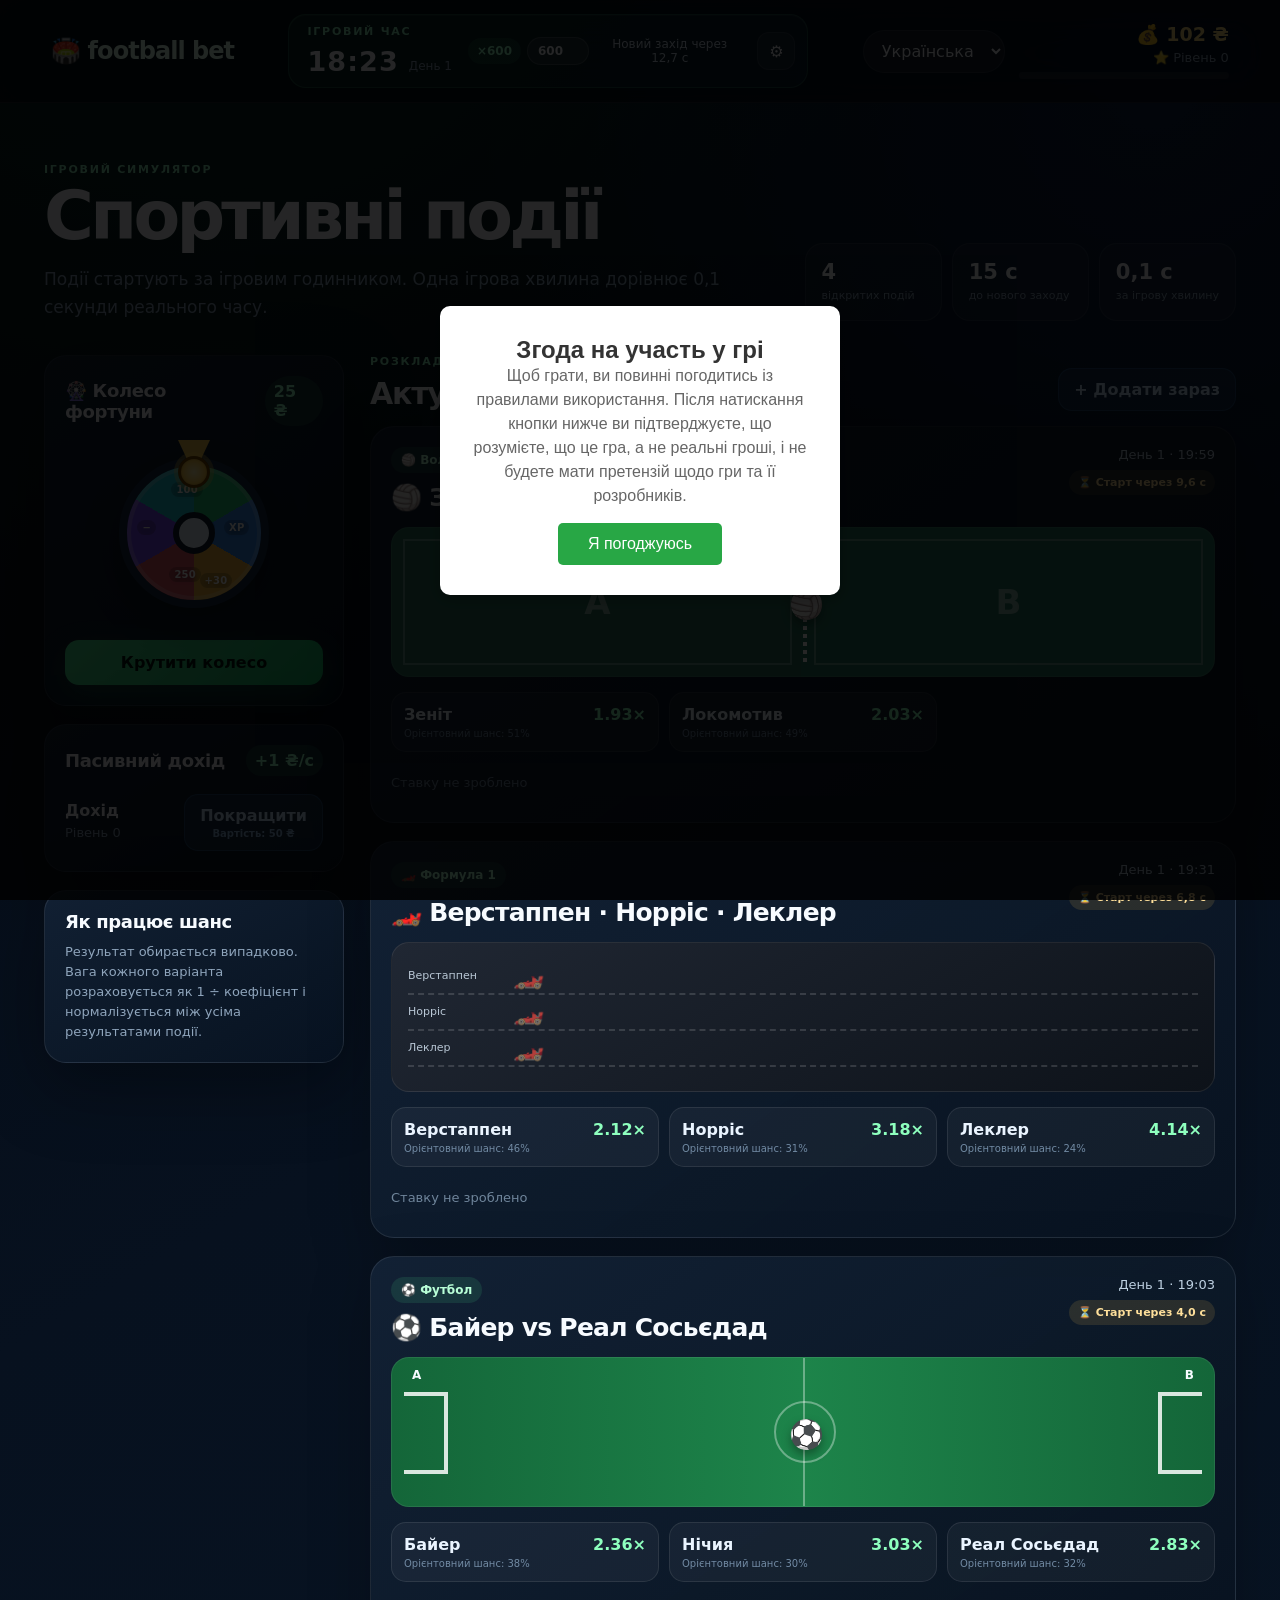
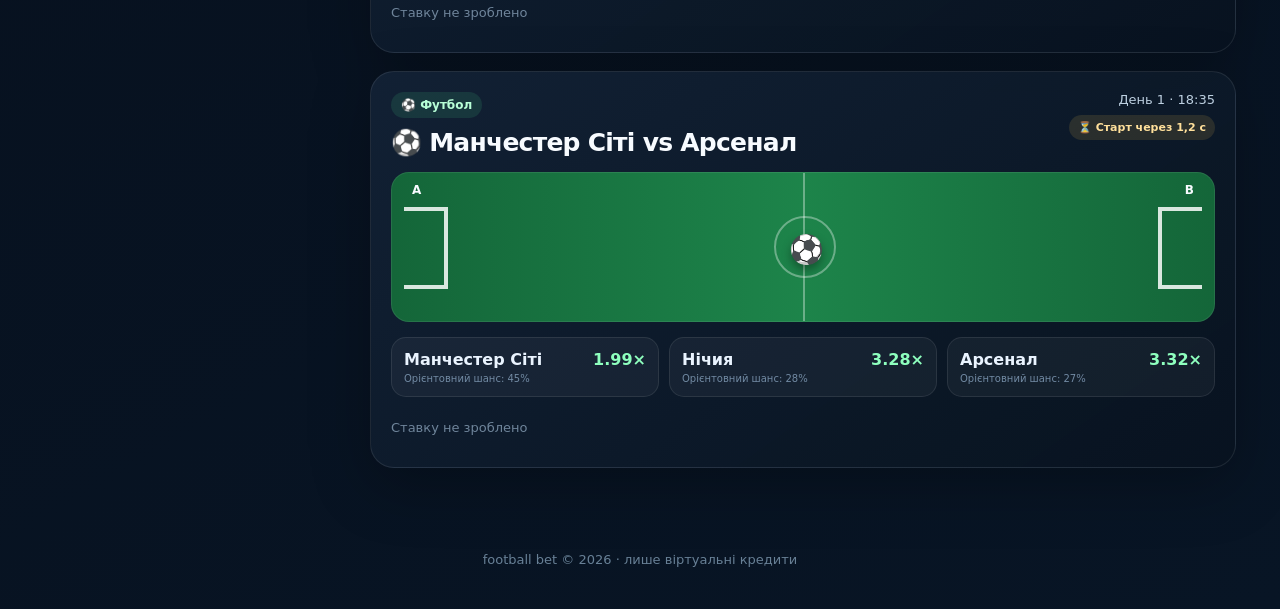
==== commit a5b61060: "Enhance wheel functionality with new design and animation effects" ====
--- a/index.html
+++ b/index.html
@@ -70,8 +70,11 @@
                     <h2 data-i18n="wheelTitle">🎡 Колесо фортуни</h2>
                     <span class="cost-chip">25 ₴</span>
                 </div>
-                <div class="mini-wheel" id="miniWheel" aria-hidden="true">
-                    <span>100</span><span>XP</span><span>250</span><span>−</span>
+                <div class="wheel-wrap">
+                    <div class="wheel-pointer" aria-hidden="true"></div>
+                    <div class="mini-wheel" id="miniWheel" aria-hidden="true">
+                        <span>100</span><span>XP</span><span>250</span><span>−</span><span>500</span><span>+30</span>
+                    </div>
                 </div>
                 <button id="spinWheel" class="primary-btn" type="button" data-i18n="spin">Крутити колесо</button>
             </div>
--- a/main.css
+++ b/main.css
@@ -432,14 +432,51 @@
     font-weight: 600
 }
 
+.wheel-wrap {
+    position: relative;
+    width: 170px;
+    height: 170px;
+    margin: 22px auto;
+    display: grid;
+    place-items: center
+}
+
+.wheel-pointer {
+    position: absolute;
+    top: -8px;
+    left: 50%;
+    transform: translateX(-50%);
+    width: 0;
+    height: 0;
+    border-left: 16px solid transparent;
+    border-right: 16px solid transparent;
+    border-top: 34px solid rgba(255, 207, 77, .95);
+    z-index: 6;
+    filter: drop-shadow(0 0 0 transparent);
+    pointer-events: none
+}
+
+.wheel-pointer::before {
+    content: "";
+    position: absolute;
+    top: -18px;
+    left: 50%;
+    transform: translateX(-50%);
+    width: 26px;
+    height: 26px;
+    border-radius: 50%;
+    background: radial-gradient(circle, #fff3b0 0%, #ffcf4d 60%, #a96f00 100%);
+    border: 3px solid #7a4b00;
+    box-shadow: 0 0 0 4px rgba(255, 207, 77, .35);
+}
+
 .mini-wheel {
     width: 150px;
     height: 150px;
-    margin: 22px auto;
     border-radius: 50%;
     position: relative;
     border: 8px solid #152a42;
-    background: conic-gradient(#22c77a 0 25%, #338cf3 0 50%, #f6b93b 0 75%, #e65566 0);
+    background: conic-gradient(#22c77a 0 16.66%, #338cf3 0 33.33%, #f6b93b 0 50%, #e65566 0 66.66%, #7c4dff 0 83.33%, #1ec8d7 0);
     box-shadow: inset 0 0 0 4px rgba(255, 255, 255, .22), 0 15px 35px rgba(0, 0, 0, .32);
     transition: transform 1.4s cubic-bezier(.15, .8, .15, 1)
 }
@@ -458,48 +495,52 @@
     z-index: 2
 }
 
-.mini-wheel::after {
-    content: "";
-    position: absolute;
-    top: -17px;
-    left: 50%;
-    transform: translateX(-50%);
-    border-left: 10px solid transparent;
-    border-right: 10px solid transparent;
-    border-top: 20px solid #fff;
-    filter: drop-shadow(0 3px 4px rgba(0, 0, 0, .4))
-}
-
 .mini-wheel span {
     position: absolute;
-    font-size: 12px;
+    font-size: 10px;
     font-weight: 900;
-    text-shadow: 0 2px 5px rgba(0, 0, 0, .35)
+    text-shadow: 0 2px 5px rgba(0, 0, 0, .35);
+    color: #fff;
+    letter-spacing: .02em;
+    padding: 2px 5px;
+    border-radius: 999px;
+    background: rgba(0, 0, 0, .2);
+    backdrop-filter: blur(2px)
 }
 
 .mini-wheel span:nth-child(1) {
-    top: 20px;
-    left: 52px
+    top: 16px;
+    left: 44px
 }
 
 .mini-wheel span:nth-child(2) {
-    right: 19px;
-    top: 63px
+    right: 12px;
+    top: 54px
 }
 
 .mini-wheel span:nth-child(3) {
-    bottom: 20px;
-    left: 51px
+    bottom: 18px;
+    left: 42px
 }
 
 .mini-wheel span:nth-child(4) {
-    left: 22px;
-    top: 62px
-}
-
-
-.mini-wheel.spinning::after {
-    transform: rotate(1260deg);
+    left: 10px;
+    top: 54px
+}
+
+.mini-wheel span:nth-child(5) {
+    top: 54px;
+    left: 56px
+}
+
+.mini-wheel span:nth-child(6) {
+    bottom: 12px;
+    right: 28px
+}
+
+
+.mini-wheel.spinning {
+    transform: rotate(0deg);
 }
 
 .upgrade-panel {
